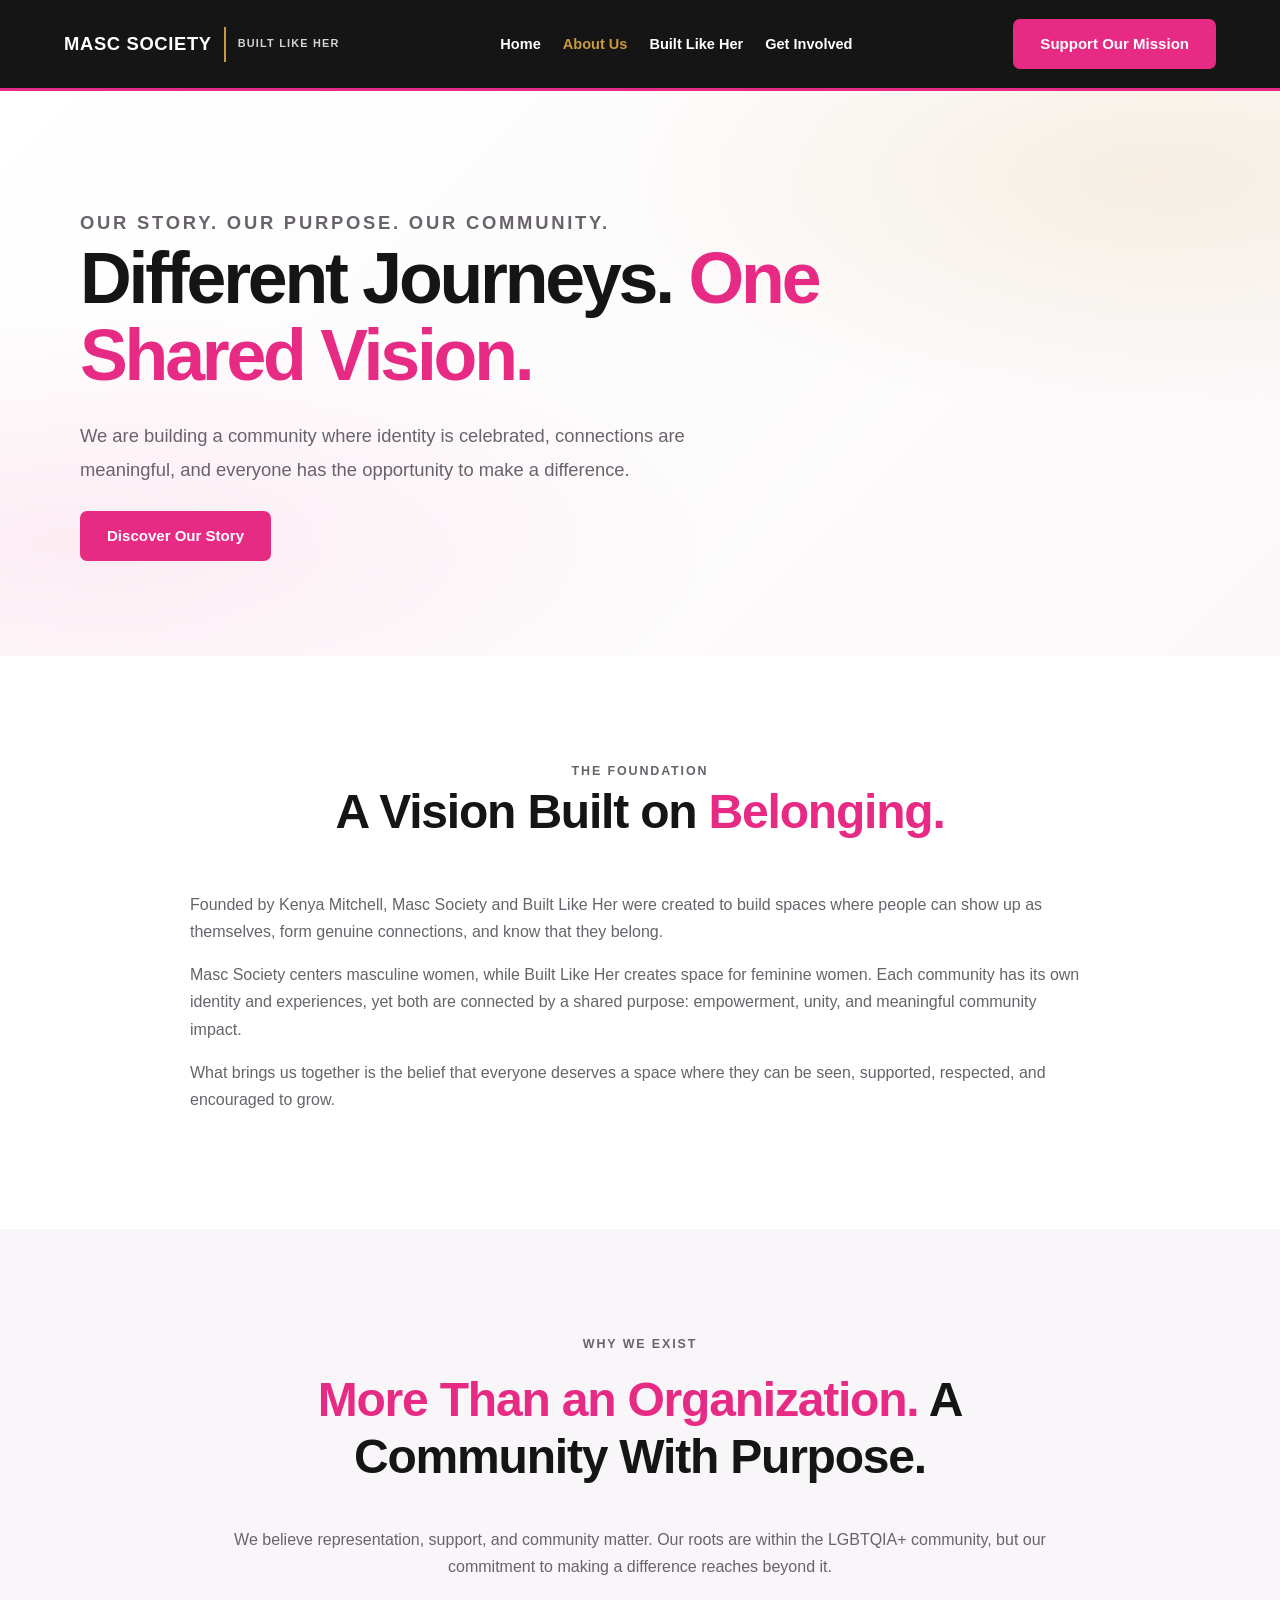
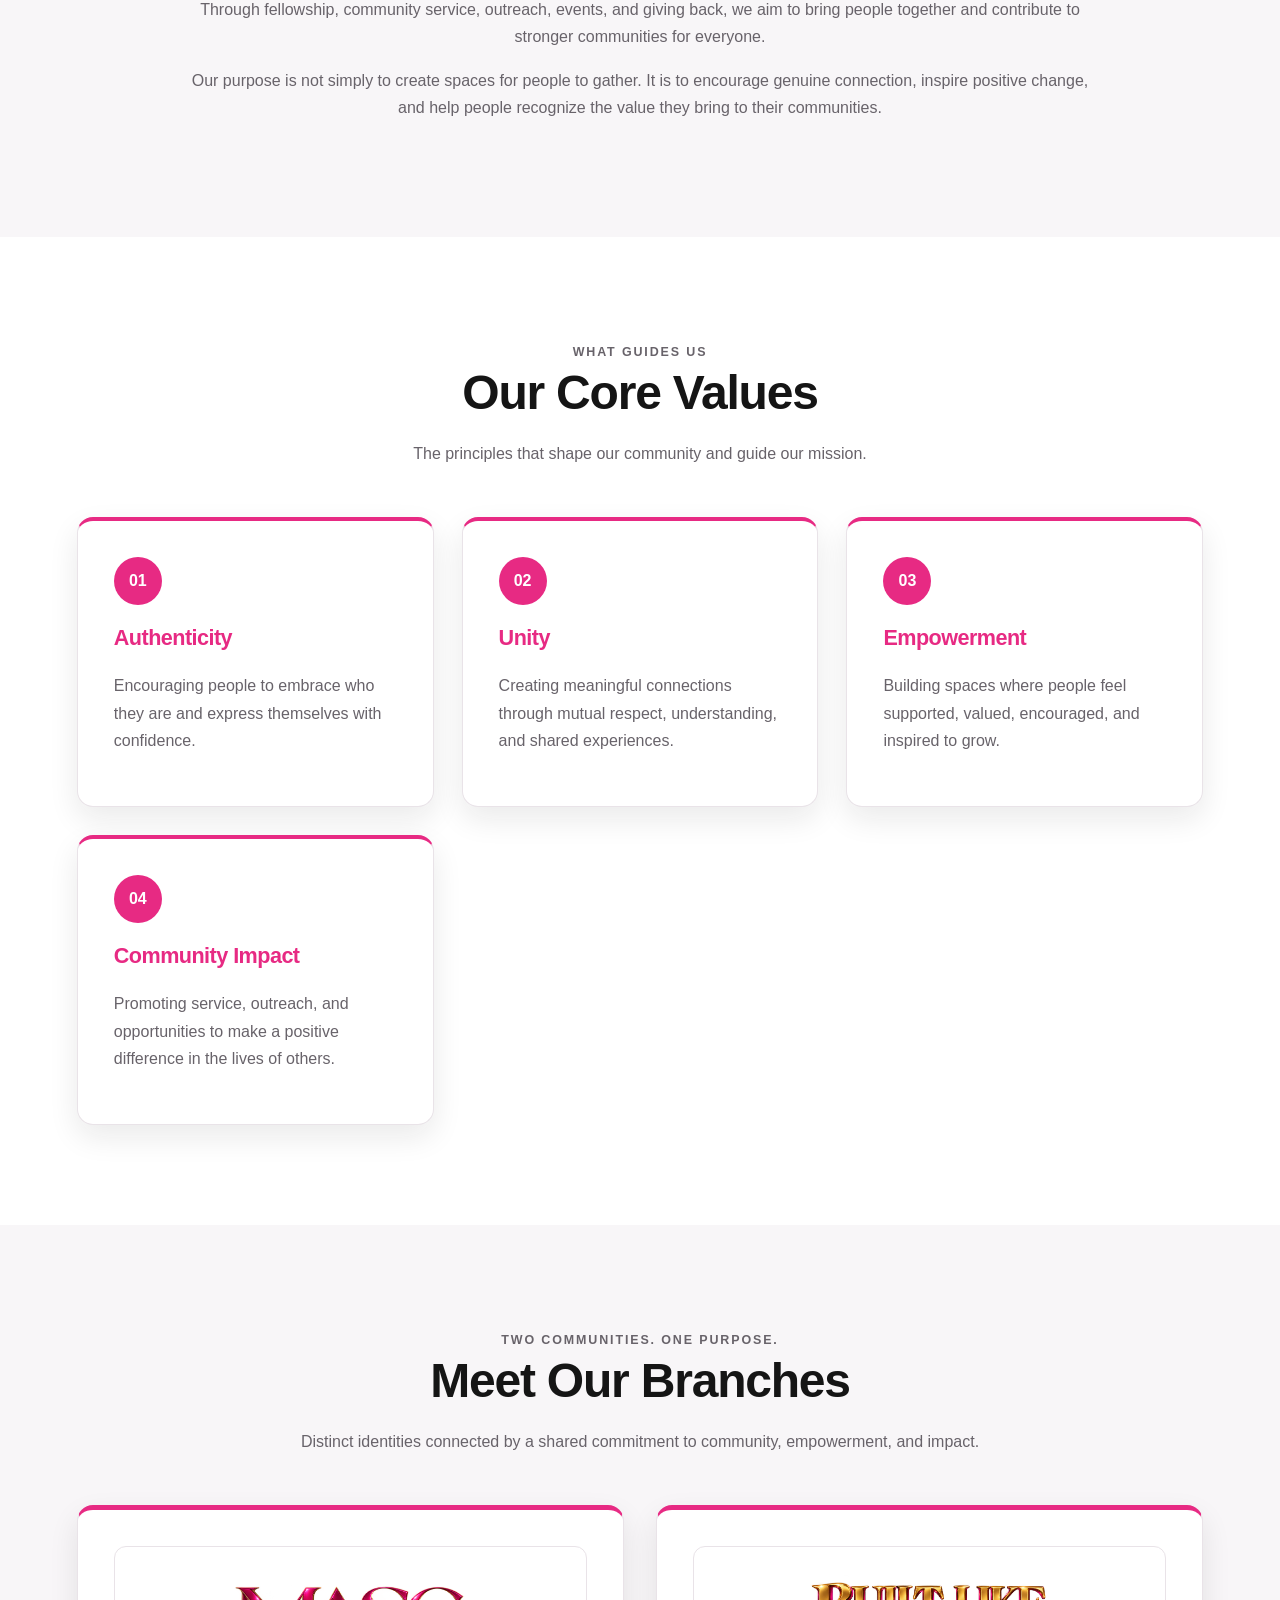
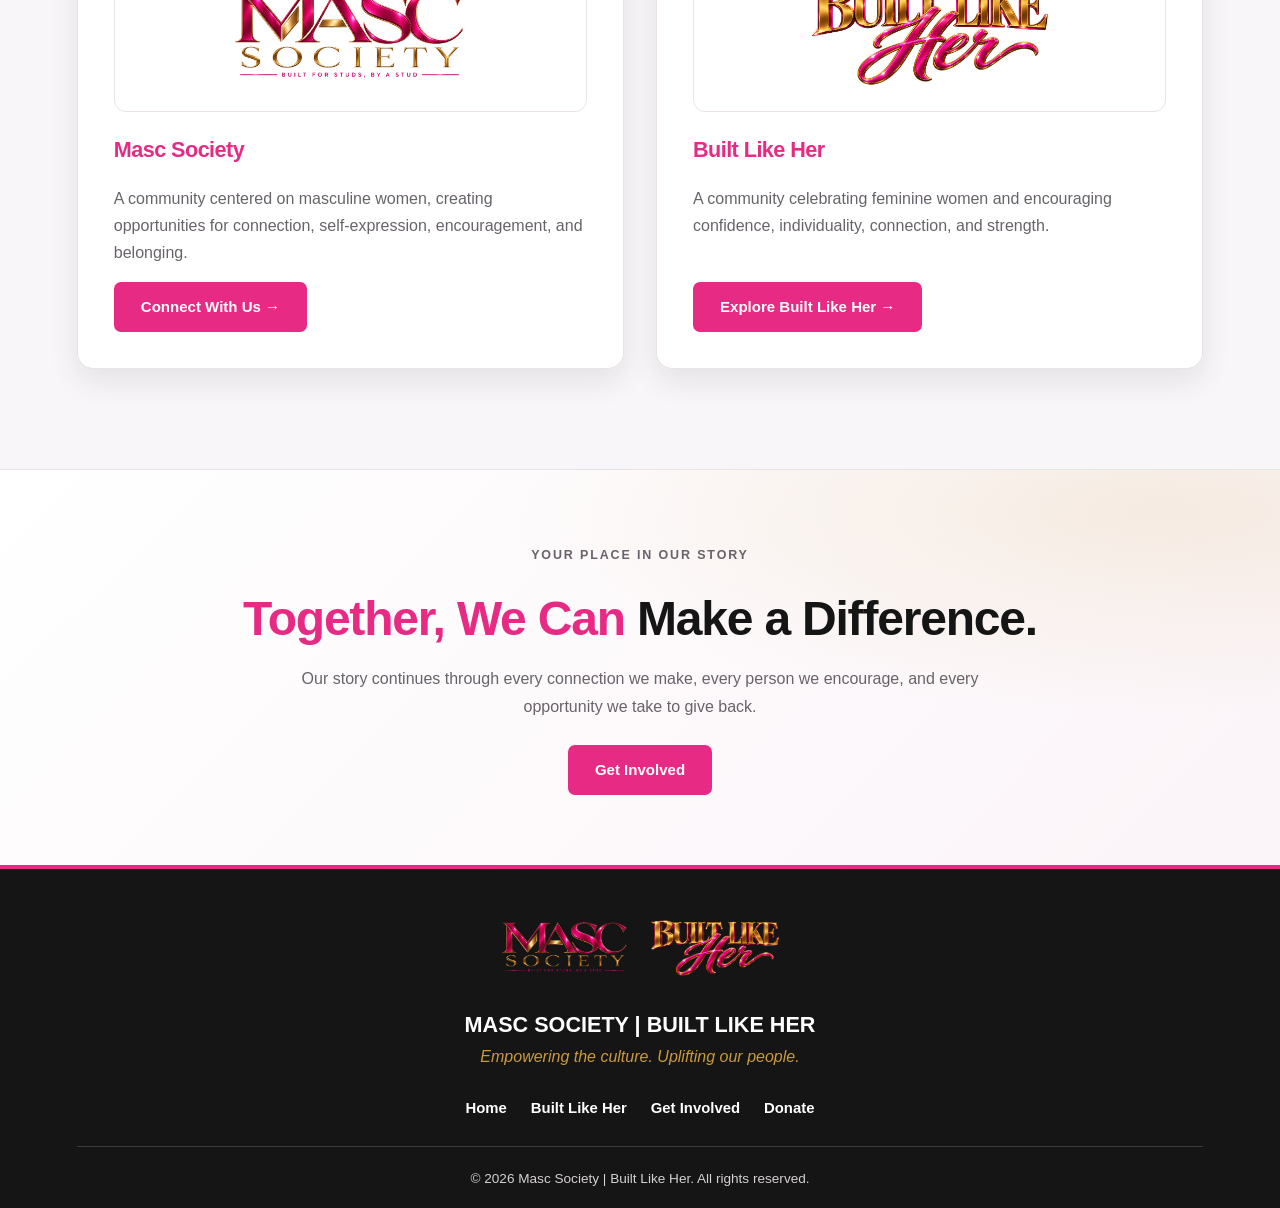
==== about-us.html @ 1d842cbd "Fix footer logo image paths" ====
<!DOCTYPE html>
<html lang="en">

  <head>
    <meta charset="utf-8">
    <meta name="viewport" content="width=device-width, initial-scale=1.0">

    <meta
      name="description"
      content="Learn the story, mission, and values behind Masc Society and Built Like Her, founded by Kenya Mitchell."
    >

    <meta name="theme-color" content="#111111">

    <link rel="stylesheet" href="styles.css">

    <title>About Us | Masc Society | Built Like Her</title>
  </head>

  <body class="about-page">

    <!-- HEADER -->
    <header class="site-header">

      <nav class="navbar" aria-label="Main navigation">

        <a href="index.html" class="brand" aria-label="Masc Society home">
          <span class="brand-name">MASC SOCIETY</span>
          <span class="brand-divider"></span>
          <span class="brand-subtitle">BUILT LIKE HER</span>
        </a>

        <ul class="nav-links">
          <li><a href="index.html">Home</a></li>
          <li><a href="about-us.html" aria-current="page">About Us</a></li>
          <li><a href="built-like-her.html">Built Like Her</a></li>
          <li><a href="contact.html">Get Involved</a></li>
        </ul>

        <a href="donate.html" class="nav-button">
          Support Our Mission
        </a>

      </nav>

    </header>


    <main>

      <!-- ABOUT HERO -->
      <section class="about-hero">

        <div class="about-hero-content">

          <p class="eyebrow">OUR STORY. OUR PURPOSE. OUR COMMUNITY.</p>

          <h1>
            Different Journeys.
            <span>One Shared Vision.</span>
          </h1>

          <p>
            We are building a community where identity is celebrated,
            connections are meaningful, and everyone has the opportunity
            to make a difference.
          </p>

          <a href="#our-story" class="hero-button">
            Discover Our Story
          </a>

        </div>

      </section>


      <!-- OUR STORY -->
      <section id="our-story" class="about-story section-padding">

        <div class="section-intro">

          <p class="eyebrow">THE FOUNDATION</p>

          <h2>
            A Vision Built on
            <span>Belonging.</span>
          </h2>

        </div>

        <div class="story-content">

          <p>
            Founded by Kenya Mitchell, Masc Society and Built Like Her
            were created to build spaces where people can show up as
            themselves, form genuine connections, and know that they belong.
          </p>

          <p>
            Masc Society centers masculine women, while Built Like Her
            creates space for feminine women. Each community has its own
            identity and experiences, yet both are connected by a shared
            purpose: empowerment, unity, and meaningful community impact.
          </p>

          <p>
            What brings us together is the belief that everyone deserves
            a space where they can be seen, supported, respected, and
            encouraged to grow.
          </p>

        </div>

      </section>


      <!-- OUR PURPOSE -->
      <section class="about-purpose section-padding">

        <div class="purpose-content">

          <p class="eyebrow">WHY WE EXIST</p>

          <h2>
            More Than an Organization.
            <span>A Community With Purpose.</span>
          </h2>

          <p>
            We believe representation, support, and community matter.
            Our roots are within the LGBTQIA+ community, but our
            commitment to making a difference reaches beyond it.
          </p>

          <p>
            Through fellowship, community service, outreach, events,
            and giving back, we aim to bring people together and
            contribute to stronger communities for everyone.
          </p>

          <p>
            Our purpose is not simply to create spaces for people to
            gather. It is to encourage genuine connection, inspire
            positive change, and help people recognize the value
            they bring to their communities.
          </p>

        </div>

      </section>


      <!-- OUR VALUES -->
      <section class="about-values section-padding">

        <div class="section-heading">

          <p class="eyebrow">WHAT GUIDES US</p>

          <h2>Our Core Values</h2>

          <p>
            The principles that shape our community and guide our mission.
          </p>

        </div>

        <div class="values-grid">

          <article class="value-card">

            <span class="value-number">01</span>

            <h3>Authenticity</h3>

            <p>
              Encouraging people to embrace who they are and express
              themselves with confidence.
            </p>

          </article>


          <article class="value-card">

            <span class="value-number">02</span>

            <h3>Unity</h3>

            <p>
              Creating meaningful connections through mutual respect,
              understanding, and shared experiences.
            </p>

          </article>


          <article class="value-card">

            <span class="value-number">03</span>

            <h3>Empowerment</h3>

            <p>
              Building spaces where people feel supported, valued,
              encouraged, and inspired to grow.
            </p>

          </article>


          <article class="value-card">

            <span class="value-number">04</span>

            <h3>Community Impact</h3>

            <p>
              Promoting service, outreach, and opportunities to make
              a positive difference in the lives of others.
            </p>

          </article>

        </div>

      </section>


      <!-- OUR COMMUNITY -->
      <section class="about-branches section-padding">

        <div class="section-heading">

          <p class="eyebrow">TWO COMMUNITIES. ONE PURPOSE.</p>

          <h2>Meet Our Branches</h2>

          <p>
            Distinct identities connected by a shared commitment
            to community, empowerment, and impact.
          </p>

        </div>

        <div class="branch-grid">

          <article class="branch-card masc-card">

            <div class="branch-logo">

              <img
                src="images/image0.png"
                alt="Masc Society logo"
                loading="lazy"
              >

            </div>

            <h3>Masc Society</h3>

            <p>
              A community centered on masculine women, creating
              opportunities for connection, self-expression,
              encouragement, and belonging.
            </p>

            <a href="contact.html" class="branch-link">
              Connect With Us &rarr;
            </a>

          </article>


          <article class="branch-card built-card">

            <div class="branch-logo">

              <img
                src="images/image1 (1).png"
                alt="Built Like Her logo"
                loading="lazy"
              >
            </div>

            <h3>Built Like Her</h3>

            <p>
              A community celebrating feminine women and encouraging
              confidence, individuality, connection, and strength.
            </p>

            <a href="built-like-her.html" class="branch-link">
              Explore Built Like Her &rarr;
            </a>

          </article>

        </div>

      </section>


      <!-- CLOSING SECTION -->
      <section class="about-cta">

        <p class="eyebrow">YOUR PLACE IN OUR STORY</p>

        <h2>
          Together, We Can
          <span>Make a Difference.</span>
        </h2>

        <p>
          Our story continues through every connection we make,
          every person we encourage, and every opportunity we take
          to give back.
        </p>

        <a href="contact.html" class="hero-button">
          Get Involved
        </a>

      </section>

    </main>


    <!-- FOOTER -->
    <footer class="site-footer">

      <div class="footer-logos">

        <img
          src="images/image0.png"
          alt="Masc Society logo"
          loading="lazy"
        >

        <img
          src="images/image1 (1).png"
          alt="Built Like Her logo"
          loading="lazy"
        >

      </div>

      <a href="index.html" class="footer-brand">
        MASC SOCIETY
        <span>| BUILT LIKE HER</span>
      </a>

      <p class="tag-line">
        Empowering the culture. Uplifting our people.
      </p>

      <nav class="footer-links" aria-label="Footer navigation">

        <a href="index.html">Home</a>
        <a href="built-like-her.html">Built Like Her</a>
        <a href="contact.html">Get Involved</a>
        <a href="donate.html">Donate</a>

      </nav>

      <p class="copyright">
        &copy; 2026 Masc Society | Built Like Her. All rights reserved.
      </p>

    </footer>

  </body>

</html>
---- styles.css ----
/* ==================================================
   MASC SOCIETY | BUILT LIKE HER
   Unified Responsive Website Styles
   Pink • Gold • Black • White
================================================== */
/* 1. BRAND VARIABLES */
:root {
  --masc-pink: #E72A83;
  --masc-pink-dark: #C91D6D;
  --masc-gold: #C99A3D;
  --masc-gold-dark: #AD812E;
  --masc-black: #151515;
  --masc-white: #FFFFFF;
  --masc-light: #F8F6F8;
  --masc-muted: #68636A;
  --masc-border: #E9E3E8;
  --masc-shadow: 0 12px 30px rgba(21, 21, 21, 0.09);
  --masc-shadow-hover: 0 18px 38px rgba(21, 21, 21, 0.15);
  --masc-radius: 16px;
  --masc-transition: 0.25s ease;
}
/* 2. GLOBAL RESET */
*,
*::before,
*::after {
  box-sizing: border-box;
}
html {
  scroll-behavior: smooth;
  scroll-padding-top: 100px;
}
body {
  margin: 0;
  background: var(--masc-white);
  color: var(--masc-black);
  font-family: Arial, Helvetica, sans-serif;
  font-size: 16px;
  line-height: 1.7;
  overflow-wrap: break-word;
}
img {
  display: block;
  max-width: 100%;
  height: auto;
}
a {
  color: var(--masc-pink);
  text-decoration: none;
  transition: color var(--masc-transition);
}
a:hover {
  color: var(--masc-gold-dark);
}
button,
input,
select,
textarea {
  font: inherit;
}
h1,
h2,
h3,
h4 {
  margin-top: 0;
  line-height: 1.2;
  letter-spacing: -0.025em;
  overflow-wrap: break-word;
}
h1 {
  font-size: clamp(2.5rem, 5.5vw, 4.8rem);
  font-weight: 800;
}
h2 {
  font-size: clamp(1.9rem, 3.8vw, 3rem);
  font-weight: 800;
}
h3 {
  font-size: 1.35rem;
  font-weight: 750;
}
p {
  margin-top: 0;
}
section {
  scroll-margin-top: 100px;
}
::selection {
  color: var(--masc-white);
  background: var(--masc-pink);
}
:focus-visible {
  outline: 3px solid var(--masc-gold);
  outline-offset: 4px;
}
/* 3. SHARED SECTION STYLES */
.section-padding {
  padding: 100px 6%;
}
.section-intro,
.section-heading {
  max-width: 800px;
  margin: 0 auto 50px;
  text-align: center;
}
.section-intro h2,
.section-heading h2 {
  margin-bottom: 18px;
  color: var(--masc-black);
}
/* Pink accent words inside headings */
.section-intro h2 span,
.section-heading h2 span,
.section-intro h2 .highlight,
.section-heading h2 .highlight {
  color: var(--masc-pink);
}
.section-intro p,
.section-heading p {
  max-width: 720px;
  margin: 0 auto;
  color: var(--masc-muted);
}
.eyebrow {
  display: inline-block;
  margin-bottom: 17px;
  color: var(--masc-pink);
  font-size: 0.78rem;
  font-weight: 800;
  letter-spacing: 0.15em;
  line-height: 1.5;
  text-transform: uppercase;
}
.text-link {
  display: inline-block;
  color: var(--masc-pink);
  font-weight: 750;
  text-decoration: underline;
  text-decoration-color: var(--masc-gold);
  text-underline-offset: 5px;
}
.text-link:hover {
  color: var(--masc-gold-dark);
}
/* 4. BUTTONS */
.hero-actions {
  display: flex;
  align-items: center;
  justify-content: flex-start;
  flex-wrap: wrap;
  gap: 14px;
  margin-top: 30px;
}
.hero-button,
.secondary-button,
.nav-button,
.branch-link,
button[type="submit"] {
  display: inline-flex;
  align-items: center;
  justify-content: center;
  min-height: 50px;
  padding: 13px 25px;
  border: 2px solid transparent;
  border-radius: 7px;
  font-size: 0.94rem;
  font-weight: 750;
  line-height: 1.3;
  text-align: center;
  cursor: pointer;
  transition:
    background var(--masc-transition),
    color var(--masc-transition),
    border-color var(--masc-transition),
    box-shadow var(--masc-transition),
    transform var(--masc-transition);
}
.hero-button,
.nav-button,
.branch-link,
button[type="submit"] {
  background: var(--masc-pink);
  border-color: var(--masc-pink);
  color: var(--masc-white);
}
.hero-button:hover,
.nav-button:hover,
.branch-link:hover,
button[type="submit"]:hover {
  background: var(--masc-pink-dark);
  border-color: var(--masc-pink-dark);
  color: var(--masc-white);
  box-shadow: 0 7px 18px rgba(231, 42, 131, 0.22);
  transform: translateY(-2px);
}
.secondary-button {
  background: var(--masc-gold);
  border-color: var(--masc-gold);
  color: var(--masc-black);
}
.secondary-button:hover {
  background: var(--masc-gold-dark);
  border-color: var(--masc-gold-dark);
  color: var(--masc-black);
  box-shadow: 0 7px 18px rgba(201, 154, 61, 0.22);
  transform: translateY(-2px);
}
.hero-actions .hero-button,
.hero-actions .secondary-button {
  min-width: 190px;
  min-height: 50px;
}
/* 5. HEADER & NAVIGATION */
.site-header {
  position: relative;
  z-index: 10;
  width: 100%;
  background: var(--masc-black);
  color: var(--masc-white);
  border-bottom: 3px solid var(--masc-pink);
}
.navbar {
  display: flex;
  align-items: center;
  justify-content: space-between;
  gap: 28px;
  width: 100%;
  max-width: 1440px;
  min-height: 88px;
  margin: 0 auto;
  padding: 15px 5%;
}
.brand {
  display: flex;
  align-items: center;
  gap: 12px;
  flex-shrink: 0;
  color: var(--masc-white);
  font-size: 1.15rem;
  font-weight: 800;
}
.brand:hover {
  color: var(--masc-white);
}
.brand-name {
  color: var(--masc-white);
  font-weight: 800;
  letter-spacing: 0.035em;
}
.brand-divider {
  width: 2px;
  height: 35px;
  background: var(--masc-gold);
}
.brand-subtitle {
  display: block;
  color: #D7D2D7;
  font-size: 0.68rem;
  font-weight: 600;
  letter-spacing: 0.11em;
  line-height: 1.4;
  text-transform: uppercase;
}
.nav-links,
.nav-links li {
  list-style: none;
}
.nav-links li::marker {
  content: "";
}
.nav-links {
  display: flex;
  align-items: center;
  justify-content: flex-end;
  flex-wrap: wrap;
  gap: 22px;
  margin: 0;
  padding: 0;
}
.nav-links a {
  color: var(--masc-white);
  font-size: 0.91rem;
  font-weight: 650;
  transition: color var(--masc-transition);
}
.nav-links a:hover,
.nav-links a[aria-current="page"] {
  color: var(--masc-gold);
}
.nav-links .nav-button {
  min-height: 42px;
  padding: 10px 17px;
  color: var(--masc-white);
}
/* 6. SHARED HERO DESIGN */
.hero,
.about-hero,
.built-hero,
.contact-hero {
  position: relative;
  overflow: hidden;
  padding: 105px 6%;
  background:
    radial-gradient(
      ellipse at 90% 15%,
      rgba(201, 154, 61, 0.13),
      transparent 35%
    ),
    radial-gradient(
      ellipse at 5% 80%,
      rgba(231, 42, 131, 0.08),
      transparent 38%
    ),
    linear-gradient(135deg, #FFFFFF 0%, #FBF8FA 100%);
  text-align: left;
}
.hero-content,
.about-hero-content,
.built-hero-content {
  position: relative;
  z-index: 1;
  width: 100%;
  max-width: 1120px;
  margin: 0 auto;
}
.hero h1,
.about-hero h1,
.built-hero h1,
.contact-hero h1 {
  max-width: 850px;
  margin: 0 0 24px;
  color: var(--masc-black);
  font-size: clamp(2.6rem, 5.6vw, 4.8rem);
  font-weight: 800;
  letter-spacing: -0.045em;
  line-height: 1.08;
}
.hero h1 span,
.about-hero h1 span,
.built-hero h1 span,
.contact-hero h1 span,
.hero .highlight {
  color: var(--masc-pink);
}
.hero p,
.about-hero p,
.built-hero p,
.contact-hero p {
  max-width: 700px;
  margin: 0;
  color: var(--masc-muted);
  font-size: clamp(1rem, 1.8vw, 1.15rem);
  line-height: 1.85;
}
/* 7. HOMEPAGE */
body:has(main > .hero) main {
  background: var(--masc-white);
}
body:has(main > .hero) .hero {
  padding-top: 115px;
  padding-bottom: 95px;
  background:
    radial-gradient(
      ellipse at 90% 15%,
      rgba(201, 154, 61, 0.13),
      transparent 35%
    ),
    radial-gradient(
      ellipse at 5% 80%,
      rgba(231, 42, 131, 0.08),
      transparent 38%
    ),
    linear-gradient(135deg, #FFFFFF 0%, #FBF8FA 100%);
  text-align: left;
}
body:has(main > .hero) .hero-content {
  max-width: 1120px;
}
body:has(main > .hero) .hero h1 {
  max-width: 850px;
  margin-left: 0;
  margin-right: 0;
  color: var(--masc-black);
}
body:has(main > .hero) .hero h1 span,
body:has(main > .hero) .hero .highlight {
  color: var(--masc-pink);
}
body:has(main > .hero) .hero p {
  max-width: 700px;
  margin-left: 0;
  margin-right: 0;
  color: var(--masc-muted);
}
body:has(main > .hero) .hero-actions {
  justify-content: flex-start;
}
/* Homepage logo cards */
body:has(main > .hero) .hero-logos {
  display: flex;
  align-items: stretch;
  justify-content: center;
  flex-wrap: wrap;
  gap: 28px;
  max-width: 1000px;
  margin: 55px auto 0;
}
body:has(main > .hero) .logo-card {
  display: flex;
  align-items: center;
  justify-content: center;
  flex: 1 1 220px;
  max-width: 300px;
  min-height: 175px;
  padding: 30px;
  overflow: hidden;
  background: var(--masc-white);
  border: 1px solid var(--masc-border);
  border-radius: var(--masc-radius);
  box-shadow: var(--masc-shadow);
  transition:
    transform var(--masc-transition),
    box-shadow var(--masc-transition);
}
body:has(main > .hero) .logo-card:hover {
  transform: translateY(-5px);
  box-shadow: var(--masc-shadow-hover);
}
body:has(main > .hero) .logo-card img {
  width: 100%;
  max-width: 220px;
  max-height: 115px;
  margin: auto;
  object-fit: contain;
}
/* Homepage values */
body:has(main > .hero) .values {
  padding: 100px 6%;
  background: var(--masc-light);
  text-align: center;
}
body:has(main > .hero) .values h2 {
  color: var(--masc-pink);
}
body:has(main > .hero) .values h2 span {
  color: var(--masc-black);
}
body:has(main > .hero) .value-item {
  height: 100%;
  padding: 32px;
  background: var(--masc-white);
  border: 1px solid var(--masc-border);
  border-top: 4px solid var(--masc-pink);
  border-radius: var(--masc-radius);
  box-shadow: var(--masc-shadow);
  transition:
    transform var(--masc-transition),
    box-shadow var(--masc-transition);
}
body:has(main > .hero) .value-item:hover {
  transform: translateY(-5px);
  box-shadow: var(--masc-shadow-hover);
}
body:has(main > .hero) .value-item h3 {
  color: var(--masc-pink);
}
body:has(main > .hero) .value-item p {
  color: var(--masc-muted);
}
body:has(main > .hero) .value-number {
  display: inline-flex;
  align-items: center;
  justify-content: center;
  width: 48px;
  height: 48px;
  margin-bottom: 18px;
  border-radius: 50%;
  background: var(--masc-pink);
  color: var(--masc-white);
  font-weight: 800;
}
/* Homepage mission */
body:has(main > .hero) .mission {
  padding: 100px 6%;
  background: var(--masc-white);
  text-align: center;
}
body:has(main > .hero) .mission h2 {
  color: var(--masc-pink);
}
body:has(main > .hero) .mission h2 span {
  color: var(--masc-black);
}
body:has(main > .hero) .mission p {
  color: var(--masc-muted);
}
body:has(main > .hero) .mission-content {
  max-width: 900px;
  margin: 0 auto;
}
/* Homepage branches */
body:has(main > .hero) .branches {
  padding: 100px 6%;
  background: var(--masc-light);
  text-align: center;
}
body:has(main > .hero) .branches h2 {
  color: var(--masc-pink);
}
body:has(main > .hero) .branches h2 span {
  color: var(--masc-black);
}
body:has(main > .hero) .branches p {
  color: var(--masc-muted);
}
body:has(main > .hero) .branch-grid {
  display: grid;
  grid-template-columns: repeat(2, minmax(0, 1fr));
  align-items: stretch;
  gap: 32px;
  max-width: 1150px;
  margin: 45px auto 0;
  text-align: left;
}
body:has(main > .hero) .branch-card {
  display: flex;
  flex-direction: column;
  align-items: flex-start;
  min-width: 0;
  min-height: 100%;
  padding: 38px;
  background: var(--masc-white);
  border: 1px solid var(--masc-border);
  border-top: 5px solid var(--masc-pink);
  border-radius: var(--masc-radius);
  box-shadow: var(--masc-shadow);
  transition:
    transform var(--masc-transition),
    box-shadow var(--masc-transition);
}
body:has(main > .hero) .branch-card:hover {
  transform: translateY(-5px);
  box-shadow: var(--masc-shadow-hover);
}
body:has(main > .hero) .branch-card h3 {
  color: var(--masc-pink);
}
body:has(main > .hero) .branch-card p {
  color: var(--masc-muted);
}
body:has(main > .hero) .branch-logo {
  display: flex;
  align-items: center;
  justify-content: center;
  width: 100%;
  min-height: 165px;
  margin-bottom: 25px;
  padding: 22px;
  overflow: hidden;
  background: var(--masc-white);
  border: 1px solid var(--masc-border);
  border-radius: 12px;
}
body:has(main > .hero) .branch-logo img {
  width: 100%;
  max-width: 240px;
  max-height: 135px;
  margin: auto;
  object-fit: contain;
}
body:has(main > .hero) .branch-link {
  margin-top: auto;
}
/* Homepage impact section remains black */
body:has(main > .hero) .impact {
  padding: 100px 6%;
  background: var(--masc-black);
  color: var(--masc-white);
  text-align: center;
}
body:has(main > .hero) .impact h2 {
  color: var(--masc-gold);
}
body:has(main > .hero) .impact p {
  max-width: 780px;
  margin-left: auto;
  margin-right: auto;
  color: #E8E5E8;
}
/* Homepage join section */
body:has(main > .hero) .join-section {
  padding: 100px 6%;
  background: var(--masc-white);
  text-align: center;
}
body:has(main > .hero) .join-section p:not(.eyebrow) {
  margin-bottom: 30px;
}
body:has(main > .hero) .join-section h2 {
  color: var(--masc-pink);
}
body:has(main > .hero) .join-section h2 span {
  color: var(--masc-black);
}
body:has(main > .hero) .join-section p {
  max-width: 760px;
  margin-left: auto;
  margin-right: auto;
  color: var(--masc-muted);
}
/* 8. ABOUT US PAGE */
.about-page main {
  background: var(--masc-white);
}
.about-page .about-hero {
  padding-top: 115px;
  padding-bottom: 95px;
}
.about-page .about-hero-content > p:not(.eyebrow) {
  margin-bottom: 24px;
}
.about-page .about-hero h1,
.about-page .about-hero p {
  margin-left: 0;
  margin-right: 0;
}
.about-page .about-hero .hero-actions {
  justify-content: flex-start;
}
.about-page .about-story {
  background: var(--masc-white);
}
.about-page .story-content {
  max-width: 900px;
  margin: 0 auto;
}
.about-page .story-content p {
  color: var(--masc-muted);
}
.about-page .about-purpose {
  background: var(--masc-light);
}
.about-page .purpose-content {
  max-width: 900px;
  margin: 0 auto;
  text-align: center;
}
.about-page .purpose-content h2 {
  color: var(--masc-pink);
}
.about-page .purpose-content h2 span {
  color: var(--masc-black);
}
.about-page .purpose-content p {
  color: var(--masc-muted);
}
.about-page .about-values {
  background: var(--masc-white);
}
.about-page .values-grid {
  display: grid;
  grid-template-columns: repeat(3, minmax(0, 1fr));
  align-items: stretch;
  gap: 28px;
  max-width: 1200px;
  margin: 0 auto;
}
.about-page .value-card {
  height: 100%;
  padding: 36px;
  background: var(--masc-white);
  border: 1px solid var(--masc-border);
  border-top: 4px solid var(--masc-pink);
  border-radius: var(--masc-radius);
  box-shadow: var(--masc-shadow);
  transition:
    transform var(--masc-transition),
    box-shadow var(--masc-transition);
}
.about-page .value-card:hover {
  transform: translateY(-5px);
  box-shadow: var(--masc-shadow-hover);
}
.about-page .value-number {
  display: inline-flex;
  align-items: center;
  justify-content: center;
  width: 48px;
  height: 48px;
  margin-bottom: 20px;
  border-radius: 50%;
  background: var(--masc-pink);
  color: var(--masc-white);
  font-weight: 800;
}
.about-page .value-card h3,
.about-page .branch-card h3 {
  color: var(--masc-pink);
}
.about-page .value-card p,
.about-page .branch-card p {
  color: var(--masc-muted);
}
.about-page .about-branches {
  background: var(--masc-light);
}
.about-page .about-branches .branch-grid {
  display: grid;
  grid-template-columns: repeat(2, minmax(0, 1fr));
  align-items: stretch;
  gap: 32px;
  max-width: 1150px;
  margin: 0 auto;
}
.about-page .branch-card {
  display: flex;
  flex-direction: column;
  align-items: flex-start;
  min-width: 0;
  min-height: 100%;
  padding: 36px;
  background: var(--masc-white);
  border: 1px solid var(--masc-border);
  border-top: 5px solid var(--masc-pink);
  border-radius: var(--masc-radius);
  box-shadow: var(--masc-shadow);
  transition:
    transform var(--masc-transition),
    box-shadow var(--masc-transition);
}
.about-page .branch-card:hover {
  transform: translateY(-5px);
  box-shadow: var(--masc-shadow-hover);
}
.about-page .branch-logo {
  display: flex;
  align-items: center;
  justify-content: center;
  width: 100%;
  min-height: 165px;
  margin-bottom: 25px;
  padding: 22px;
  overflow: hidden;
  background: var(--masc-white);
  border: 1px solid var(--masc-border);
  border-radius: 12px;
}
.about-page .branch-logo img {
  width: 100%;
  max-width: 240px;
  max-height: 135px;
  margin: auto;
  object-fit: contain;
}
.about-page .branch-link {
  margin-top: auto;
}
/* About page call to action */
.about-page .about-cta {
  padding: 70px 6%;
  background:
    radial-gradient(
      ellipse at 90% 10%,
      rgba(201, 154, 61, 0.13),
      transparent 40%
    ),
    linear-gradient(135deg, #FFFFFF 0%, #FBF4F8 100%);
  border-top: 1px solid var(--masc-border);
  color: var(--masc-black);
  text-align: center;
}
.about-page .about-cta h2 {
  margin-bottom: 18px;
  color: var(--masc-pink);
}
.about-page .about-cta h2 span {
  color: var(--masc-black);
}
.about-page .about-cta p {
  max-width: 740px;
  margin: 0 auto 25px;
  color: var(--masc-muted);
}
.about-page .about-cta .hero-actions {
  justify-content: center;
}
/* 9. BUILT LIKE HER PAGE */
.built-like-her-page main {
  background: var(--masc-white);
}
.built-like-her-page .built-hero {
  padding-top: 150px;
  padding-bottom: 95px;
}
.built-like-her-page .built-hero h1,
.built-like-her-page .built-hero p {
  margin-left: 0;
  margin-right: 0;
}
.built-like-her-page .built-hero .hero-actions {
  justify-content: flex-start;
}
.built-like-her-page .built-hero-logo {
  display: flex;
  align-items: center;
  justify-content: center;
  width: min(300px, 100%);
  min-height: 185px;
  margin: 38px auto 0;
  padding: 24px;
  overflow: hidden;
  background: var(--masc-white);
  border: 1px solid var(--masc-border);
  border-radius: var(--masc-radius);
  box-shadow: var(--masc-shadow);
}
.built-like-her-page .built-hero-logo img {
  width: 100%;
  max-width: 245px;
  max-height: 145px;
  margin: auto;
  object-fit: contain;
}
.built-like-her-page .built-hero-description {
  display: block;
  width: 100%;
  max-width: 700px;
  margin: 24px 0 0 !important;
  text-align: left !important;
}
.built-like-her-page .built-hero > .built-hero-tagline {
  display: block;
  width: 100%;
  max-width: 700px;
  margin: 12px 0 0 !important;
  text-align: left !important;
}
.built-like-her-page .built-statement {
  padding: 42px 6%;
  background: var(--masc-pink);
  color: var(--masc-white);
  text-align: center;
}
.built-like-her-page .built-statement p {
  max-width: 900px;
  margin: 0 auto;
  color: var(--masc-white);
  font-size: clamp(1.2rem, 2.4vw, 1.7rem);
  font-weight: 750;
}
.built-like-her-page .built-mission {
  background: var(--masc-white);
}
.built-like-her-page .built-mission-content {
  max-width: 900px;
  margin: 0 auto;
  text-align: center;
}
.built-like-her-page .built-mission-content h2,
.built-like-her-page .built-impact-content h2 {
  color: var(--masc-pink);
}
.built-like-her-page .built-mission-content h2 span,
.built-like-her-page .built-impact-content h2 span {
  color: var(--masc-black);
}
.built-like-her-page .built-mission-content p,
.built-like-her-page .built-impact-content p {
  color: var(--masc-muted);
}
.built-like-her-page .built-values {
  background: var(--masc-light);
}
.built-like-her-page .built-values-grid {
  display: grid;
  grid-template-columns: repeat(3, minmax(0, 1fr));
  align-items: stretch;
  gap: 28px;
  max-width: 1200px;
  margin: 0 auto;
}
.built-like-her-page .built-value-card {
  height: 100%;
  padding: 36px;
  background: var(--masc-white);
  border: 1px solid var(--masc-border);
  border-top: 4px solid var(--masc-pink);
  border-radius: var(--masc-radius);
  box-shadow: var(--masc-shadow);
  transition:
    transform var(--masc-transition),
    box-shadow var(--masc-transition);
}
.built-like-her-page .built-value-card:hover {
  transform: translateY(-5px);
  box-shadow: var(--masc-shadow-hover);
}
.built-like-her-page .built-value-card h3 {
  color: var(--masc-pink);
}
.built-like-her-page .built-value-card p {
  color: var(--masc-muted);
}
/* Built Like Her impact section */
.built-like-her-page .built-impact {
  padding: 80px 6%;
  background: var(--masc-light);
}
.built-like-her-page .built-impact-content {
  max-width: 900px;
  margin: 0 auto;
  text-align: center;
}
.built-like-her-page .parent-organization {
  display: flex;
  align-items: center;
  justify-content: center;
  flex-wrap: wrap;
  gap: 28px;
  max-width: 900px;
  margin: 38px auto 0;
  padding: 32px;
  background: var(--masc-white);
  border: 1px solid var(--masc-border);
  border-radius: var(--masc-radius);
  box-shadow: var(--masc-shadow);
}
.built-like-her-page .parent-logo {
  display: flex;
  align-items: center;
  justify-content: center;
  width: 180px;
  min-height: 120px;
  padding: 16px;
  background: var(--masc-white);
  border: 1px solid var(--masc-border);
  border-radius: 12px;
}
.built-like-her-page .parent-logo img {
  width: 100%;
  max-width: 150px;
  max-height: 95px;
  margin: auto;
  object-fit: contain;
}
/* Built Like Her call to action */
.built-like-her-page .built-cta {
  padding: 70px 6%;
  background:
    radial-gradient(
      ellipse at 10% 90%,
      rgba(231, 42, 131, 0.08),
      transparent 38%
    ),
    radial-gradient(
      ellipse at 90% 10%,
      rgba(201, 154, 61, 0.13),
      transparent 40%
    ),
    linear-gradient(135deg, #FFFFFF 0%, #FBF4F8 100%);
  border-top: 1px solid var(--masc-border);
  color: var(--masc-black);
  text-align: center;
}
.built-like-her-page .built-cta h2 {
  margin-bottom: 18px;
  color: var(--masc-pink);
}
.built-like-her-page .built-cta h2 span {
  color: var(--masc-black);
}
.built-like-her-page .built-cta p {
  max-width: 740px;
  margin: 0 auto 25px;
  color: var(--masc-muted);
}
.built-like-her-page .built-cta .hero-actions {
  justify-content: center;
}
/* 10. CONTACT PAGE */
.contact-page main {
  background: var(--masc-white);
}
.contact-page .contact-hero {
  display: flex;
  align-items: center;
  justify-content: space-between;
  gap: 45px;
  padding-top: 115px;
  padding-bottom: 95px;
  text-align: left;
}
.contact-page .contact-hero-content {
  flex: 1 1 0;
  min-width: 0;
}
.contact-page .contact-hero-content h1,
.contact-page .contact-hero-content p {
  margin-left: 0;
  margin-right: 0;
}
.contact-page .contact-hero-content .hero-actions {
  justify-content: flex-start;
}
.contact-page .contact-hero-logos {
  display: flex;
  flex: 0 1 300px;
  flex-direction: column;
  align-items: center;
  justify-content: center;
  gap: 24px;
  min-width: 0;
}
.contact-page .contact-hero-logos img {
  display: block;
  width: 100%;
  max-width: 230px;
  max-height: 155px;
  object-fit: contain;
}
/* Contact requirements */
.contact-page .requirements-section {
  background: var(--masc-light);
}
.contact-page .requirements-list {
  display: grid;
  grid-template-columns: repeat(2, minmax(0, 1fr));
  align-items: stretch;
  gap: 28px;
  max-width: 1150px;
  margin: 0 auto;
}
.contact-page .requirement-card {
  height: 100%;
  padding: 34px;
  background: var(--masc-white);
  border: 1px solid var(--masc-border);
  border-left: 5px solid var(--masc-pink);
  border-radius: var(--masc-radius);
  box-shadow: var(--masc-shadow);
  transition:
    transform var(--masc-transition),
    box-shadow var(--masc-transition);
}
.contact-page .requirement-card:hover {
  transform: translateY(-5px);
  box-shadow: var(--masc-shadow-hover);
}
.contact-page .requirement-card h3 {
  color: var(--masc-pink);
}
.contact-page .requirement-card p {
  color: var(--masc-muted);
}
.contact-page .community-standard {
  max-width: 950px;
  margin: 42px auto 0;
  padding: 36px;
  background: var(--masc-black);
  border-radius: var(--masc-radius);
  color: var(--masc-white);
  text-align: center;
  box-shadow: var(--masc-shadow);
}
.contact-page .community-standard h3 {
  color: var(--masc-gold);
}
.contact-page .standard-words {
  color: var(--masc-white);
}
/* Contact and membership forms */
.contact-page .membership-section {
  background: var(--masc-white);
}
.contact-page .membership-form,
.contact-page .contact-form {
  width: 100%;
  max-width: 800px;
  margin: 0 auto;
  padding: 40px;
  background: var(--masc-white);
  border: 1px solid var(--masc-border);
  border-radius: var(--masc-radius);
  box-shadow: var(--masc-shadow);
}
.contact-page .donor-field {
  display: flex;
  flex-direction: column;
  gap: 7px;
  margin-bottom: 24px;
}
.contact-page .donor-label,
.contact-page label {
  display: block;
  margin-bottom: 7px;
  color: var(--masc-black);
  font-size: 0.94rem;
  font-weight: 750;
}
.contact-page input,
.contact-page select,
.contact-page textarea {
  display: block;
  width: 100%;
  min-width: 0;
  padding: 14px;
  background: var(--masc-white);
  border: 1px solid #CEC6CD;
  border-radius: 7px;
  color: var(--masc-black);
  outline: none;
  transition:
    border-color var(--masc-transition),
    box-shadow var(--masc-transition);
}
.contact-page input:focus,
.contact-page select:focus,
.contact-page textarea:focus {
  border-color: var(--masc-pink);
  box-shadow: 0 0 0 3px rgba(231, 42, 131, 0.12);
}
.contact-page textarea {
  min-height: 150px;
  resize: vertical;
}
.contact-page input[type="checkbox"],
.contact-page input[type="radio"] {
  display: inline-block;
  width: auto;
  min-width: auto;
  margin-right: 8px;
  accent-color: var(--masc-pink);
}
.contact-page .form-consent {
  display: flex;
  align-items: flex-start;
  gap: 10px;
  margin: 22px 0;
  color: var(--masc-muted);
  font-size: 0.92rem;
}
.contact-page .form-consent input {
  flex: 0 0 auto;
  margin-top: 7px;
}
.contact-page button[type="submit"] {
  width: 100%;
}
/* Donations */
.contact-page .donation-section {
  background: var(--masc-light);
}
.contact-page .donation-content {
  max-width: 900px;
  margin: 0 auto;
  text-align: center;
}
.contact-page .donation-content h2 {
  color: var(--masc-pink);
}
.contact-page .donation-content h2 span {
  color: var(--masc-black);
}
.contact-page .donation-content p {
  color: var(--masc-muted);
}
.contact-page .donation-notice {
  max-width: 800px;
  margin: 30px auto 0;
  padding: 25px;
  background: var(--masc-white);
  border-left: 5px solid var(--masc-gold);
  border-radius: 9px;
  color: var(--masc-muted);
  text-align: left;
  box-shadow: var(--masc-shadow);
}
/* Contact information */
.contact-page .contact-section {
  background: var(--masc-white);
}
.contact-page .contact-information {
  max-width: 800px;
  margin: 38px auto 0;
  padding: 36px;
  background: var(--masc-light);
  border: 1px solid var(--masc-border);
  border-radius: var(--masc-radius);
  text-align: center;
  box-shadow: var(--masc-shadow);
}
.contact-page .contact-information h3 {
  color: var(--masc-pink);
}
.contact-page .contact-information p {
  color: var(--masc-muted);
}
/* 11. SHARED FOOTER
   Logos on each side of centered footer content
================================================== */
.site-footer {
  padding: 55px 6% 25px;
  background: var(--masc-black);
  border-top: 4px solid var(--masc-pink);
  color: var(--masc-white);
  text-align: center;
}
.footer-logos {
  display: flex;
  align-items: center;
  justify-content: center;
  flex-wrap: nowrap;
  gap: 28px;
  width: 100%;
  max-width: 1000px;
  margin: 0 auto 24px;
}
.footer-logos img {
  display: block;
  flex: 0 1 160px;
  width: 100%;
  max-width: 160px;
  height: 105px;
  margin: 0;
  object-fit: contain;
}
.footer-brand,
.tag-line,
.footer-links {
  text-align: center;
}
.footer-brand {
  margin-bottom: 8px;
  color: var(--masc-white);
  font-size: 1.35rem;
  font-weight: 800;
}
.tag-line {
  margin-bottom: 22px;
  color: var(--masc-gold);
  font-style: italic;
}
.footer-links {
  display: flex;
  align-items: center;
  justify-content: center;
  flex-wrap: wrap;
  gap: 12px 24px;
  margin: 25px 0;
}
.footer-links a {
  color: var(--masc-white);
  font-size: 0.93rem;
  font-weight: 650;
}
.footer-links a:hover {
  color: var(--masc-gold);
}
.copyright {
  margin: 25px 0 0;
  padding-top: 20px;
  border-top: 1px solid rgba(255, 255, 255, 0.17);
  color: #D4D0D4;
  font-size: 0.85rem;
}
/* Compact footer on the two inner pages */

.about-page .site-footer,
.built-like-her-page .site-footer {
  padding-top: 32px;
  padding-bottom: 18px;
}

.about-page .footer-logos,
.built-like-her-page .footer-logos {
  gap: 20px;
  margin-bottom: 16px;
}

.about-page .footer-logos img,
.built-like-her-page .footer-logos img {
  max-width: 130px;
  max-height: 90px;
}

/* 12. TABLET RESPONSIVENESS */
@media (max-width: 950px) {
  .navbar {
    flex-direction: column;
    justify-content: center;
    gap: 16px;
    padding-top: 20px;
    padding-bottom: 20px;
  }
  .nav-links {
    justify-content: center;
    gap: 14px 20px;
  }
  .section-padding {
    padding: 80px 5%;
  }
  body:has(main > .hero) .hero {
    padding-top: 90px;
  }
  body:has(main > .hero) .hero-logos {
    gap: 20px;
  }
  body:has(main > .hero) .logo-card {
    flex-basis: 220px;
    min-height: 155px;
    padding: 25px;
  }
  body:has(main > .hero) .branch-grid,
  .about-page .about-branches .branch-grid {
    gap: 24px;
  }
  body:has(main > .hero) .branch-card,
  .about-page .branch-card {
    padding: 28px;
  }
  .about-page .values-grid,
  .built-like-her-page .built-values-grid {
    grid-template-columns: repeat(2, minmax(0, 1fr));
  }
  .contact-page .contact-hero {
    gap: 30px;
  }
  .contact-page .contact-hero-logos {
    flex-basis: 250px;
  }
  .contact-page .contact-hero-logos img {
    max-width: 190px;
  }
}
/* 13. MOBILE RESPONSIVENESS */
@media (max-width: 650px) {
  html {
    scroll-padding-top: 20px;
  }
  section {
    scroll-margin-top: 20px;
  }
  .navbar {
    gap: 15px;
    padding: 18px 4%;
  }
  .brand {
    justify-content: center;
    flex-wrap: wrap;
    gap: 9px;
    font-size: 1rem;
    text-align: center;
  }
  .brand-divider {
    height: 30px;
  }
  .brand-subtitle {
    font-size: 0.62rem;
  }
  .nav-links {
    width: 100%;
    justify-content: center;
    gap: 12px 17px;
  }
  .nav-links a {
    font-size: 0.86rem;
  }
  .nav-links .nav-button {
    min-height: 39px;
    padding: 9px 13px;
  }
  /* Hero layouts */
  .hero,
  .about-hero,
  .built-hero,
  .contact-hero {
    padding: 75px 5%;
    text-align: center;
  }
  body:has(main > .hero) .hero {
    padding: 75px 5%;
    text-align: center;
  }
  body:has(main > .hero) .hero h1,
  body:has(main > .hero) .hero p {
    margin-left: auto;
    margin-right: auto;
  }
  body:has(main > .hero) .hero-actions {
    justify-content: center;
  }
  .hero h1,
  .about-hero h1,
  .built-hero h1,
  .contact-hero h1 {
    margin-left: auto;
    margin-right: auto;
    font-size: clamp(2.1rem, 8vw, 3.2rem);
    letter-spacing: -0.035em;
  }
  .hero p,
  .about-hero p,
  .built-hero p,
  .contact-hero p {
    margin-left: auto;
    margin-right: auto;
    font-size: 1rem;
    line-height: 1.75;
  }
  .hero-actions {
    flex-direction: column;
    align-items: stretch;
    width: 100%;
    max-width: 340px;
    margin: 26px auto 0;
  }
  .hero-actions .hero-button,
  .hero-actions .secondary-button {
    width: 100%;
    min-width: 0;
    min-height: 50px;
  }
  /* Sections */
  .section-padding {
    padding: 65px 5%;
  }
  .section-intro,
  .section-heading {
    margin-bottom: 35px;
  }
  .section-intro h2,
  .section-heading h2 {
    font-size: clamp(1.8rem, 7vw, 2.4rem);
  }
  body:has(main > .hero) .values,
  body:has(main > .hero) .mission,
  body:has(main > .hero) .branches,
  body:has(main > .hero) .impact,
  body:has(main > .hero) .join-section {
    padding: 65px 5%;
  }
  /* Homepage logo cards */
  body:has(main > .hero) .hero-logos {
    gap: 16px;
    margin-top: 38px;
  }
  body:has(main > .hero) .logo-card {
    flex: 1 1 135px;
    width: auto;
    max-width: 100%;
    min-width: 0;
    min-height: 125px;
    padding: 18px;
  }
  body:has(main > .hero) .logo-card img {
    max-height: 90px;
  }
  /* Bigger cards that fit mobile screens */
  body:has(main > .hero) .branch-grid,
  .about-page .about-branches .branch-grid,
  .about-page .values-grid,
  .built-like-her-page .built-values-grid,
  .contact-page .requirements-list {
    grid-template-columns: minmax(0, 1fr);
    gap: 22px;
  }
  body:has(main > .hero) .branch-card,
  .about-page .branch-card,
  .about-page .value-card,
  .built-like-her-page .built-value-card,
  .contact-page .requirement-card {
    width: 100%;
    min-width: 0;
    padding: 28px 24px;
  }
  body:has(main > .hero) .branch-logo,
  .about-page .branch-logo {
    min-height: 135px;
    padding: 18px;
  }
  body:has(main > .hero) .branch-logo img,
  .about-page .branch-logo img {
    max-height: 110px;
  }
  /* Built Like Her */
  .built-like-her-page .built-hero-logo {
    width: min(260px, 100%);
    min-height: 155px;
    margin: 30px auto 0;
  }
  .built-like-her-page .built-statement {
    padding: 32px 5%;
  }
  .built-like-her-page .built-impact {
    padding: 55px 5%;
  }
  .built-like-her-page .parent-organization {
    gap: 18px;
    padding: 22px 16px;
  }
  .built-like-her-page .parent-logo {
    width: min(180px, 100%);
    min-height: 110px;
  }
  .built-like-her-page .parent-logo img {
    max-height: 80px;
  }
  /* Page call-to-action sections */
  .about-page .about-cta,
  .built-like-her-page .built-cta {
    padding: 48px 5%;
  }
  /* Contact hero and logos */
  .contact-page .contact-hero {
    flex-direction: column;
    gap: 30px;
    text-align: center;
  }
  .contact-page .contact-hero-content {
    width: 100%;
  }
  .contact-page .contact-hero-content h1,
  .contact-page .contact-hero-content p {
    margin-left: auto;
    margin-right: auto;
  }
  .contact-page .contact-hero-content .hero-actions {
    align-items: stretch;
    justify-content: center;
  }
  .contact-page .contact-hero-logos {
    flex: 0 1 auto;
    flex-direction: row;
    flex-wrap: wrap;
    width: 100%;
    gap: 18px;
  }
  .contact-page .contact-hero-logos img {
    width: calc(50% - 12px);
    max-width: 145px;
    max-height: 110px;
  }
  /* Contact forms */
  .contact-page .membership-form,
  .contact-page .contact-form {
    padding: 26px 18px;
  }
  .contact-page .community-standard,
  .contact-page .contact-information {
    padding: 25px 18px;
  }
  .contact-page .donation-notice {
    padding: 20px;
  }
  /* Footer */
  .site-footer {
    padding: 35px 4% 22px;
  }
  .about-page .site-footer,
  .built-like-her-page .site-footer {
    padding-top: 27px;
    padding-bottom: 17px;
  }
  .footer-logos {
    justify-content: space-between;
    gap: 12px;
    margin-bottom: 20px;
  }
  .footer-logos img {
    flex: 0 1 28%;
    width: 28%;
    max-width: 100px;
    max-height: 75px;
    margin: 0;
  }
  .about-page .footer-logos img,
  .built-like-her-page .footer-logos img {
    max-width: 100px;
    max-height: 75px;
  }
  .footer-brand {
    font-size: 1.2rem;
  }
  .footer-links {
    gap: 12px 18px;
  }
  .copyright {
    font-size: 0.8rem;
  }
}
/* 14. EXTRA-SMALL PHONES */
@media (max-width: 380px) {
  .brand {
    flex-direction: column;
  }
  .brand-divider {
    width: 38px;
    height: 2px;
  }
  .nav-links {
    gap: 10px 12px;
  }
  .nav-links a {
    font-size: 0.8rem;
  }
  .hero h1,
  .about-hero h1,
  .built-hero h1,
  .contact-hero h1 {
    font-size: 2rem;
  }
  body:has(main > .hero) .logo-card {
    flex: 1 1 100%;
    width: 100%;
    max-width: 240px;
  }
  body:has(main > .hero) .branch-card,
  .about-page .branch-card,
  .about-page .value-card,
  .built-like-her-page .built-value-card,
  .contact-page .requirement-card {
    padding: 23px 18px;
  }
  .footer-logos {
    gap: 8px;
  }
  .footer-logos img {
    flex-basis: 27%;
    width: 27%;
    max-width: 82px;
    max-height: 65px;
  }
  .about-page .footer-logos img,
  .built-like-her-page .footer-logos img {
    max-width: 82px;
    max-height: 65px;
  }
  .contact-page .membership-form,
  .contact-page .contact-form {
    padding: 20px 14px;
  }
}
/* 15. REDUCED MOTION ACCESSIBILITY */
@media (prefers-reduced-motion: reduce) {
  *,
  *::before,
  *::after {
    scroll-behavior: auto !important;
    animation-duration: 0.01ms !important;
    animation-iteration-count: 1 !important;
    transition-duration: 0.01ms !important;
  }
}
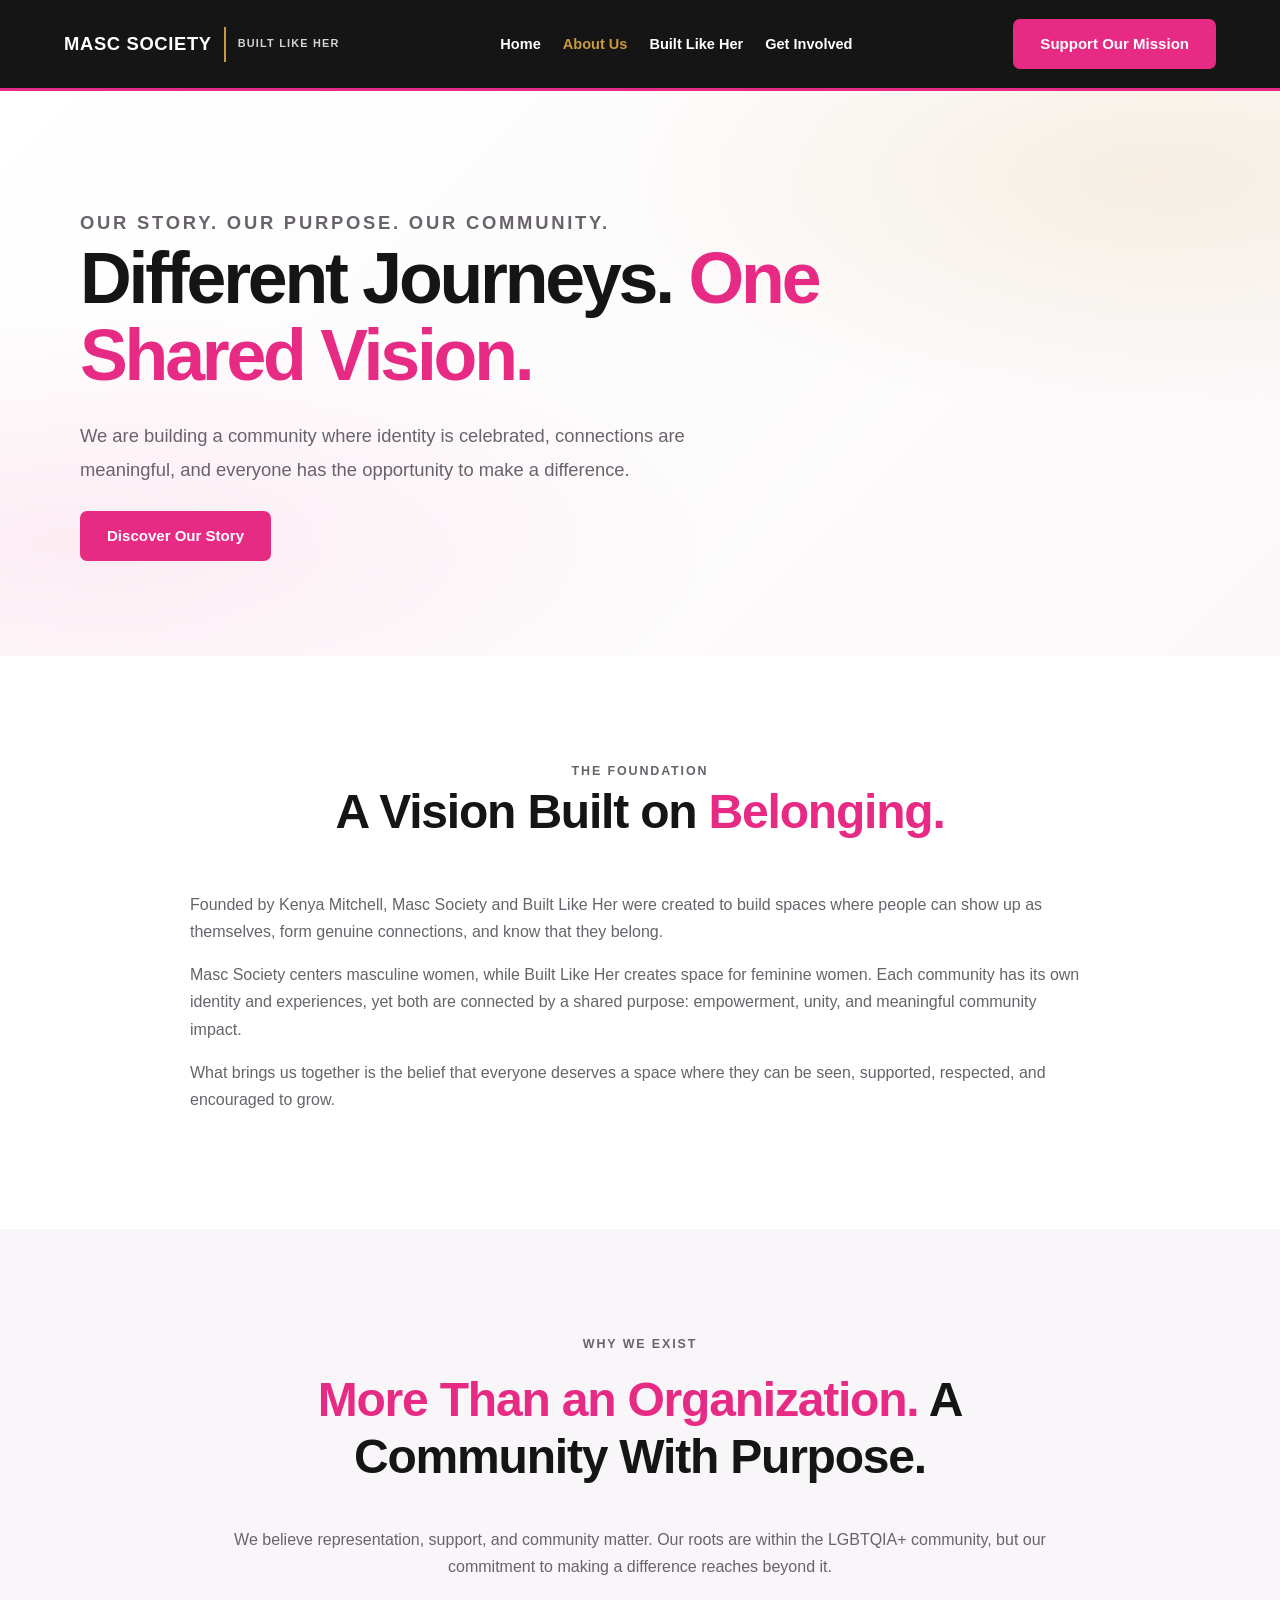
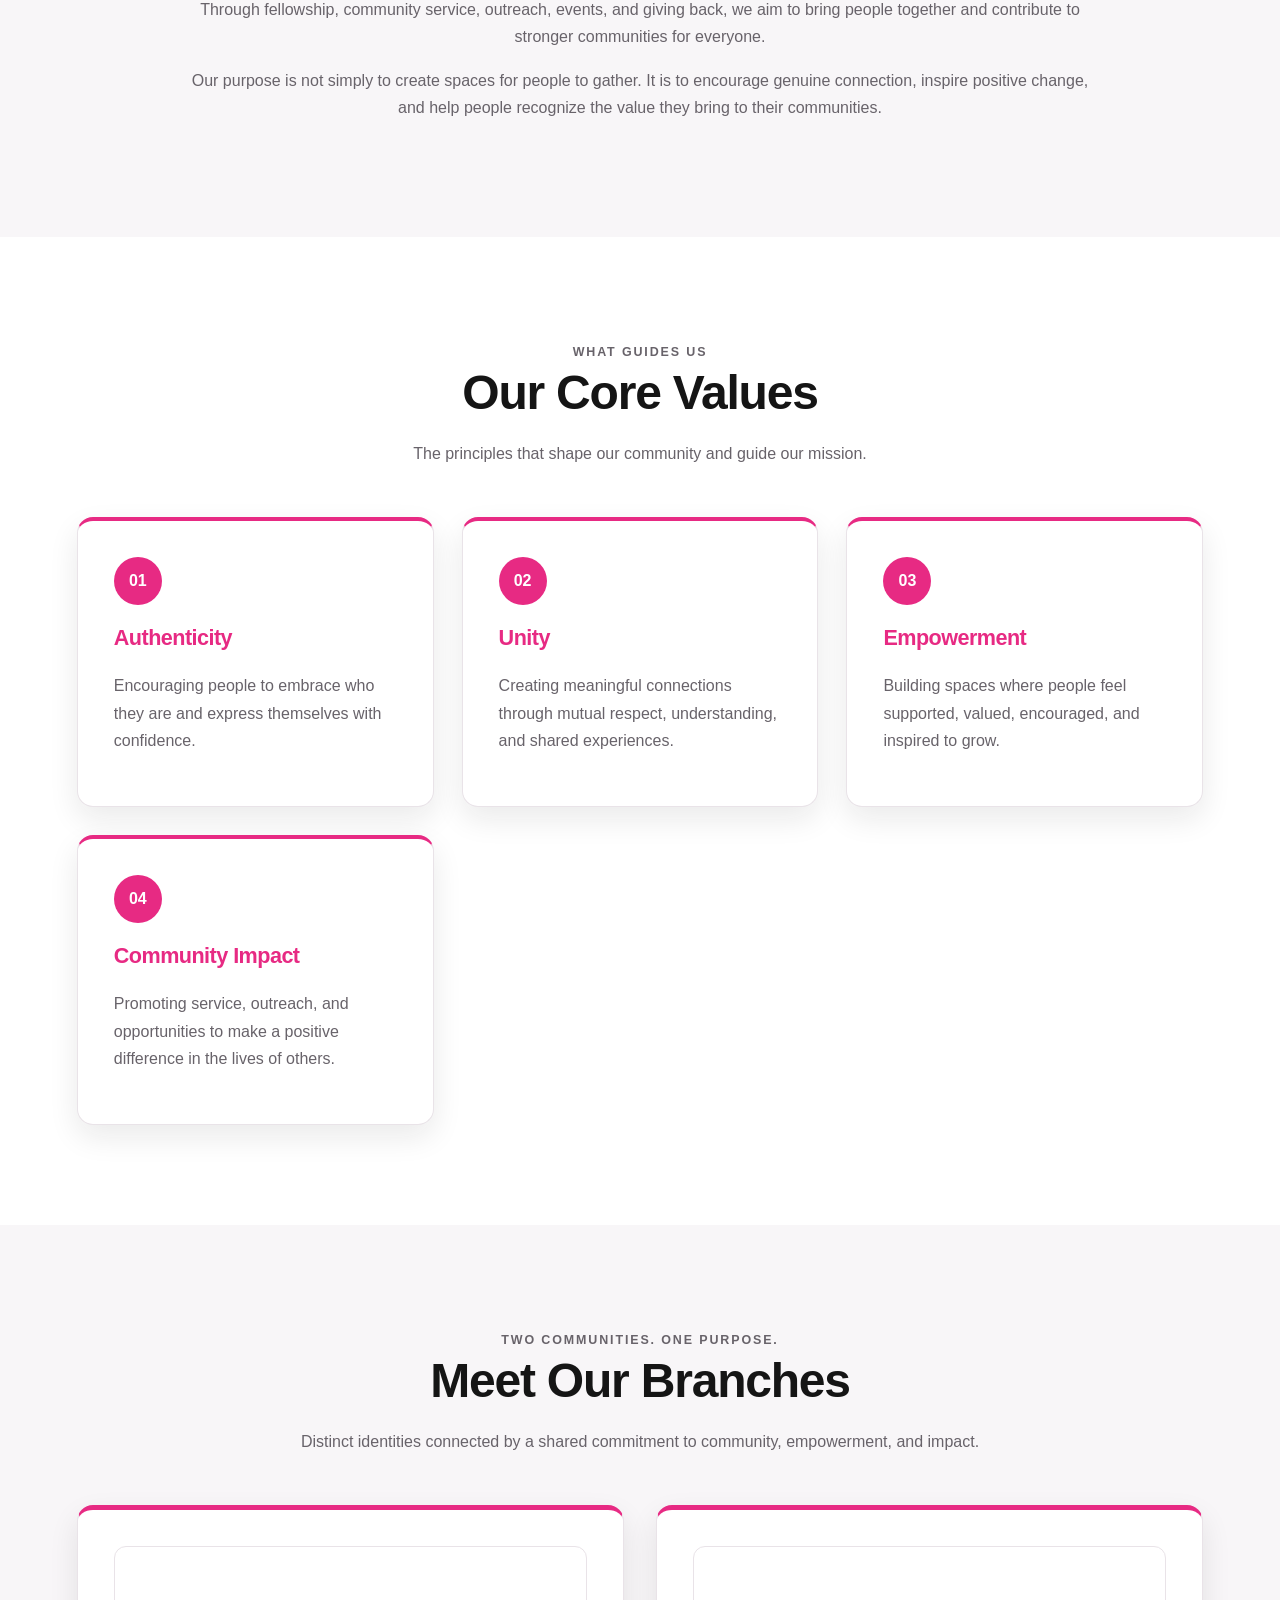
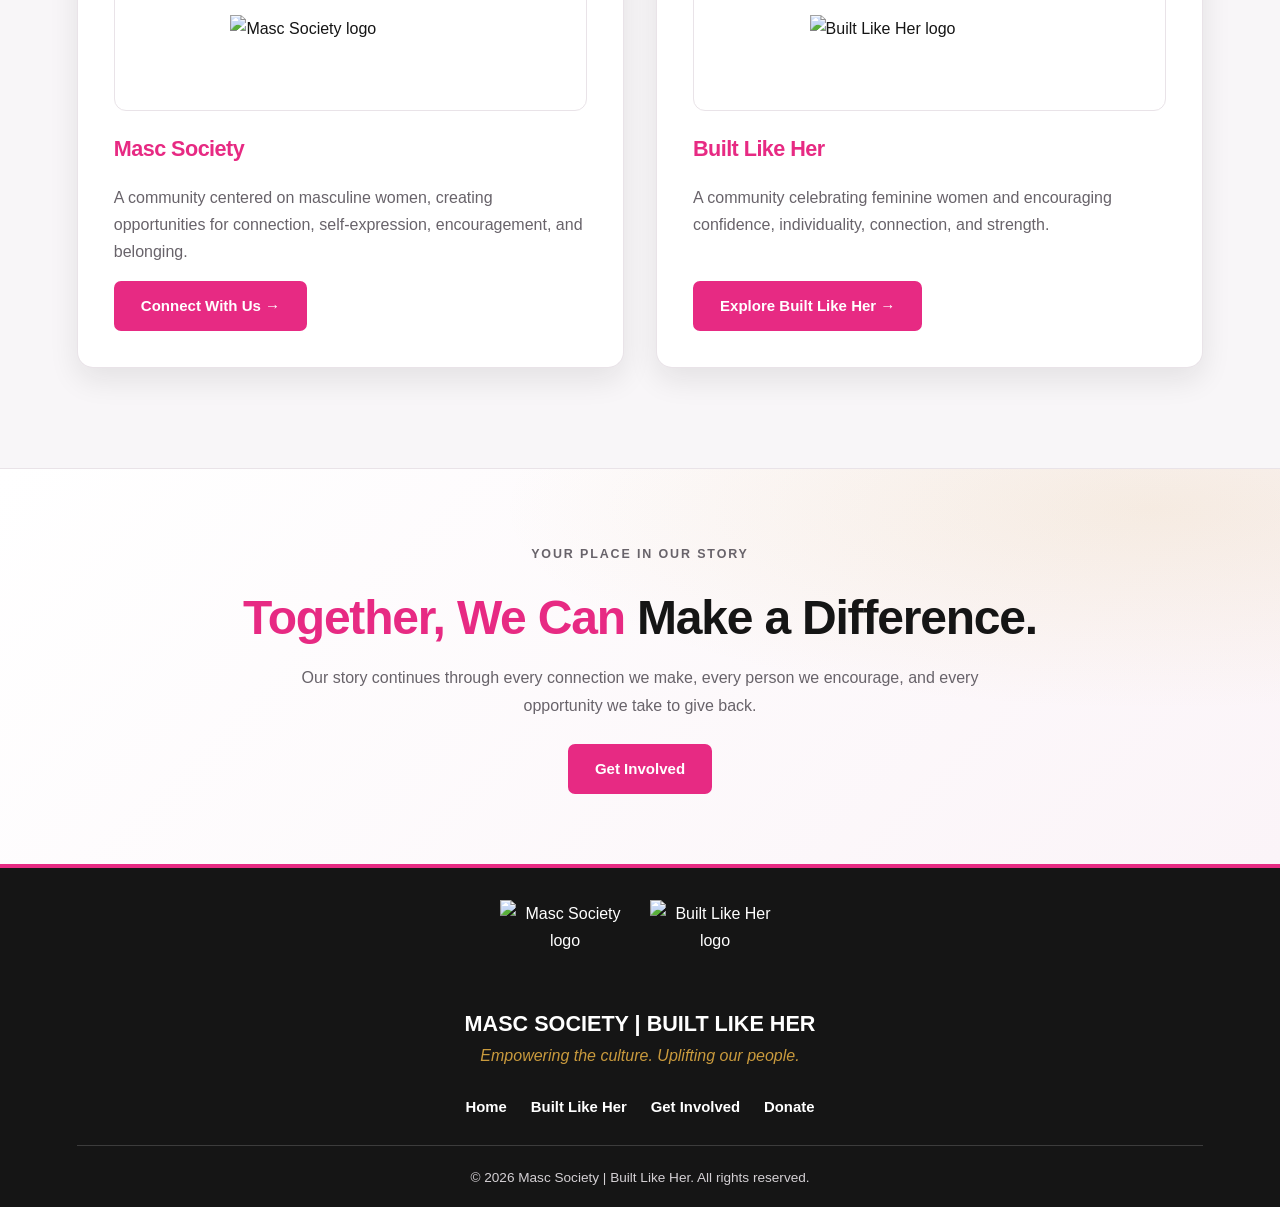
==== commit a2aa938c: "Restore original footer logo filenames" ====
--- a/about-us.html
+++ b/about-us.html
@@ -251,7 +251,7 @@
             <div class="branch-logo">
 
               <img
-                src="images/image0.png"
+                src="images/image3.png"
                 alt="Masc Society logo"
                 loading="lazy"
               >
@@ -278,7 +278,7 @@
             <div class="branch-logo">
 
               <img
-                src="images/image1 (1).png"
+                src="images/image2.png"
                 alt="Built Like Her logo"
                 loading="lazy"
               >
@@ -333,13 +333,13 @@
       <div class="footer-logos">
 
         <img
-          src="images/image0.png"
+          src="images/image3.png"
           alt="Masc Society logo"
           loading="lazy"
         >
 
         <img
-          src="images/image1 (1).png"
+          src="images/image2.png"
           alt="Built Like Her logo"
           loading="lazy"
         >
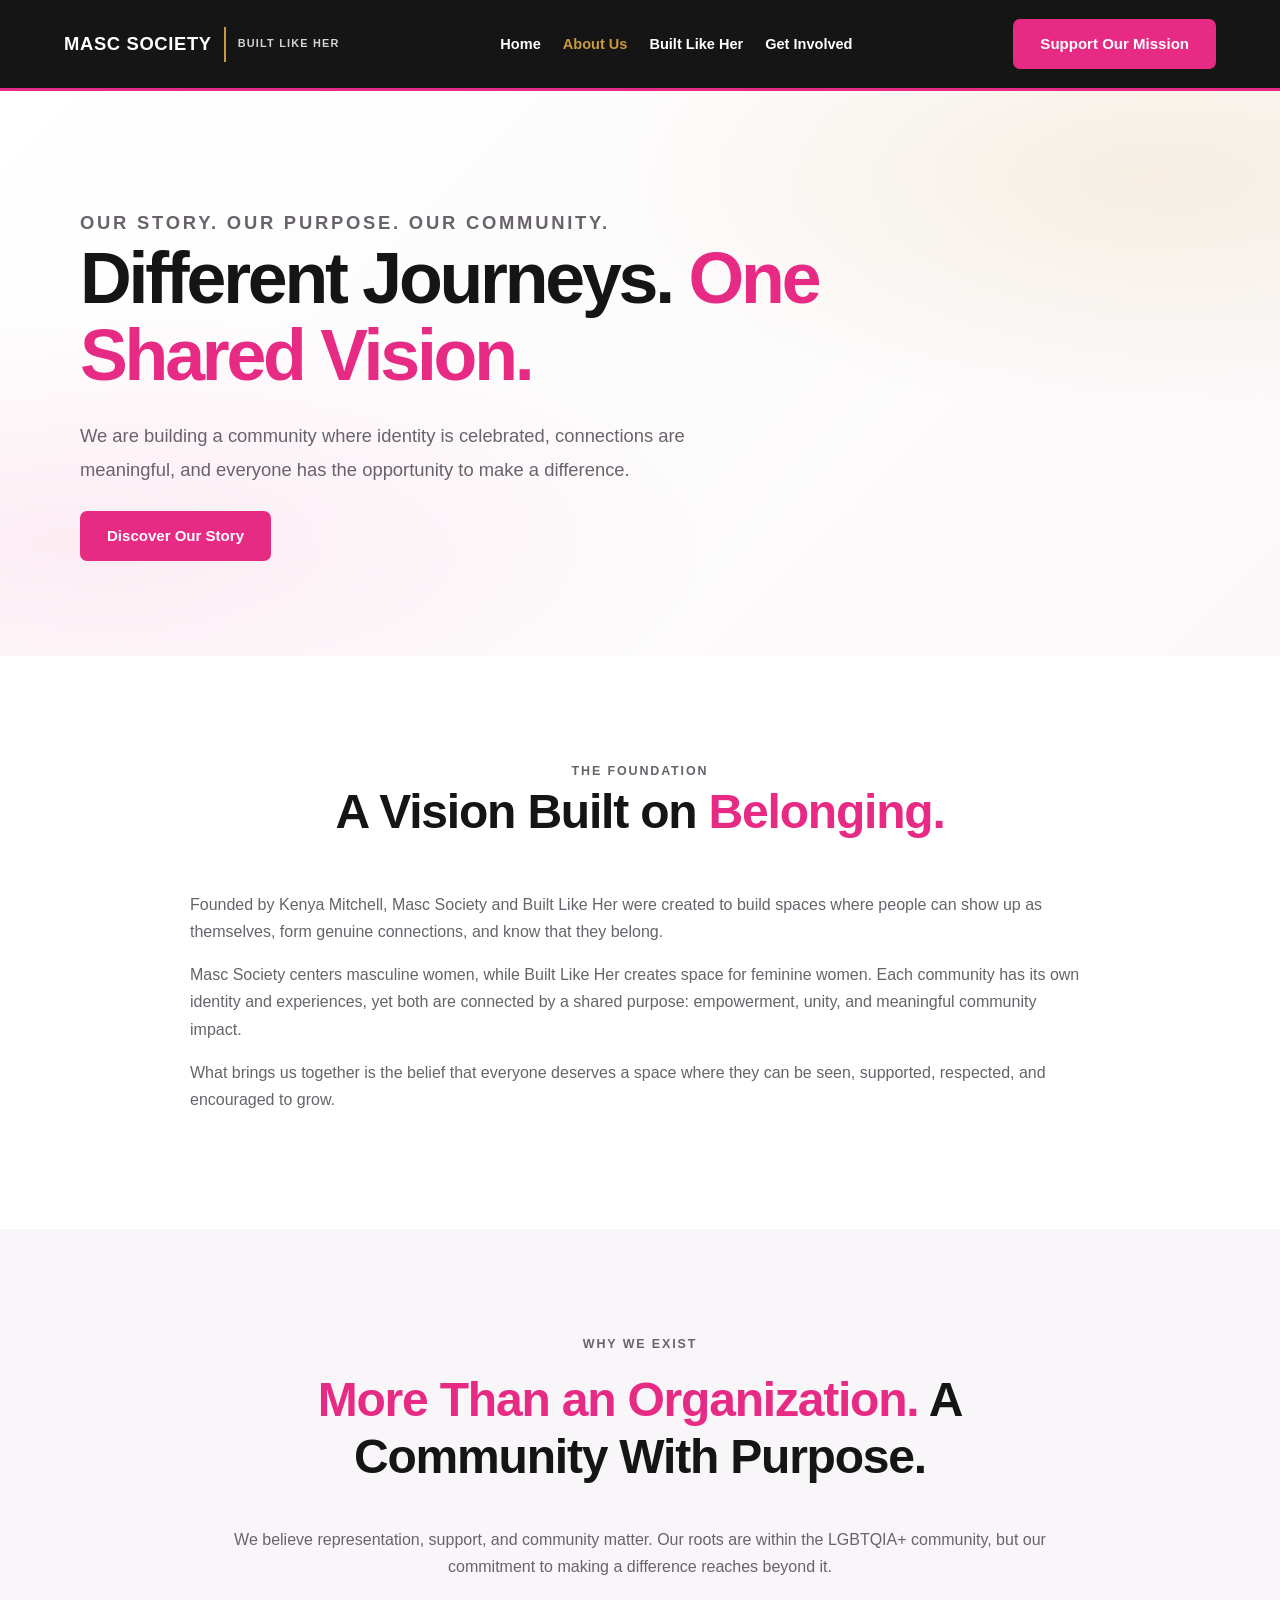
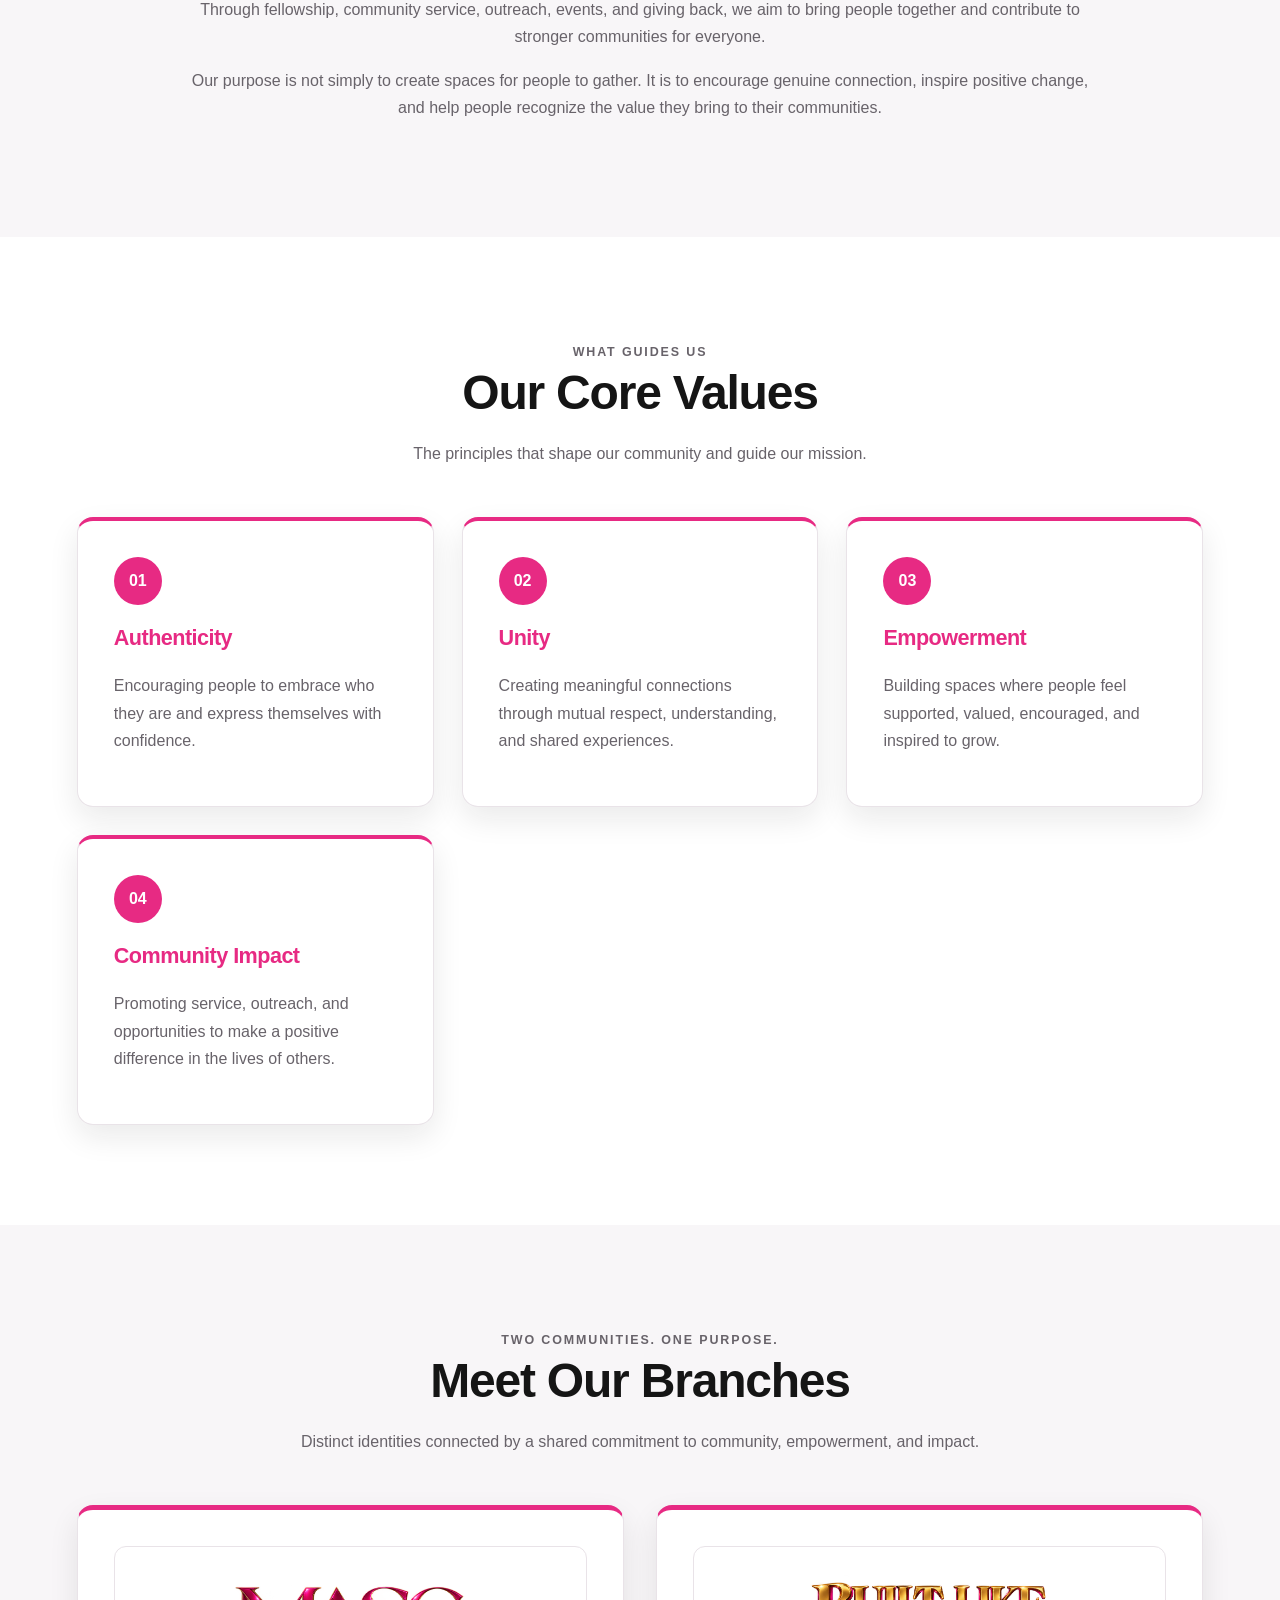
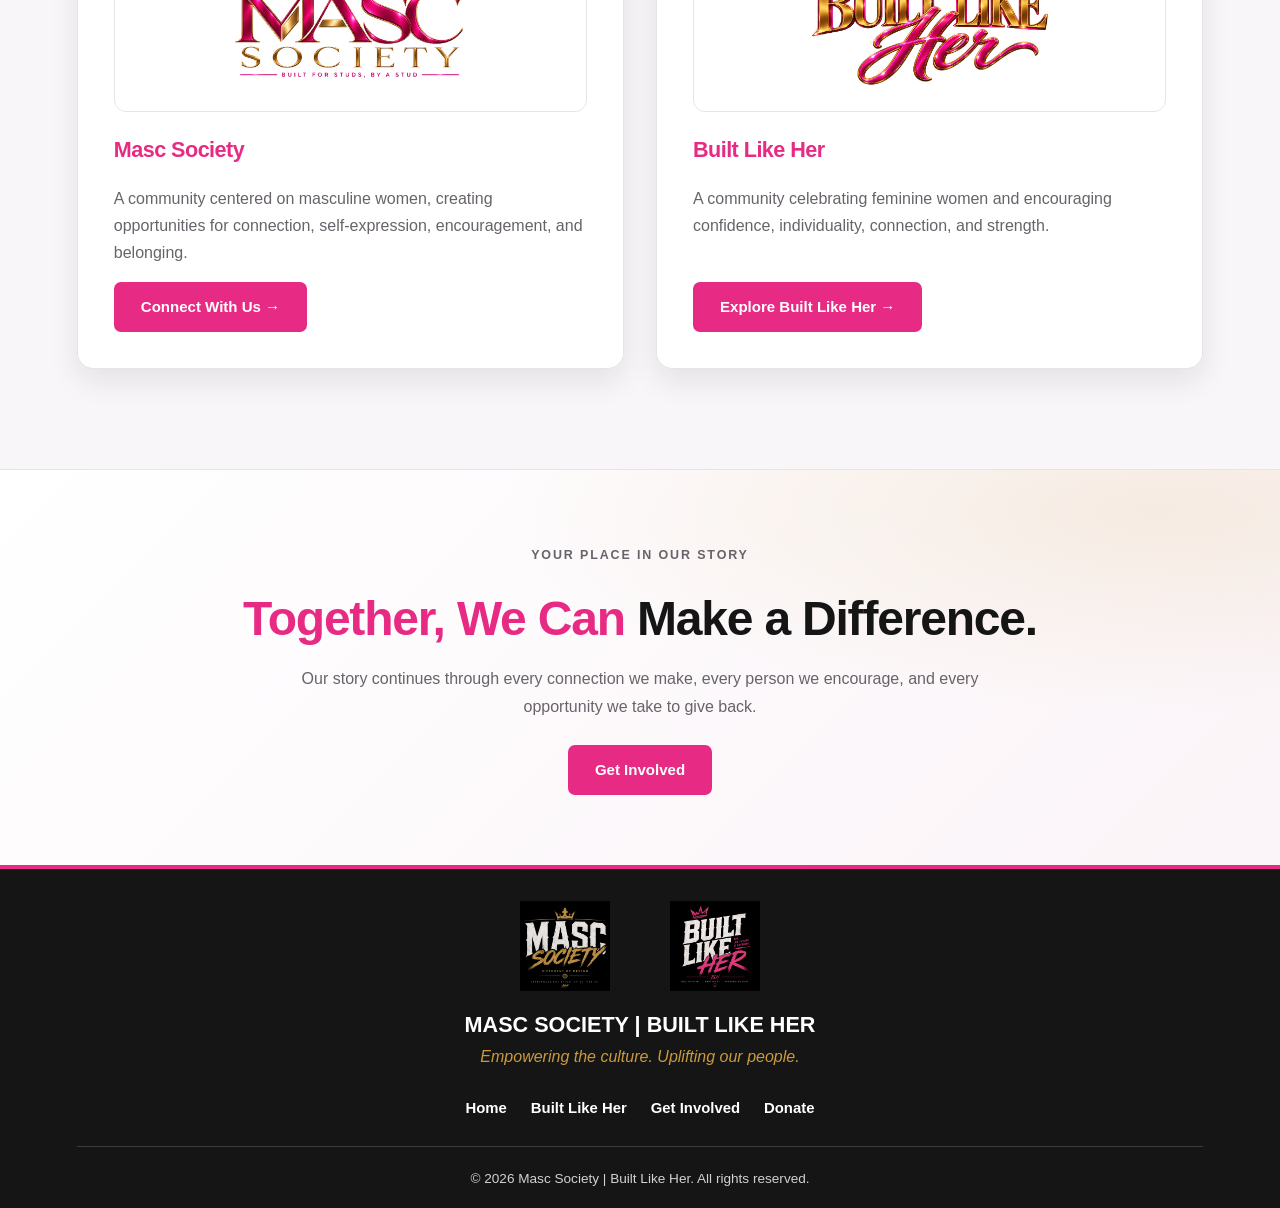
==== commit 64e267ef: "Keep original logo image paths outside footer" ====
--- a/about-us.html
+++ b/about-us.html
@@ -251,7 +251,7 @@
             <div class="branch-logo">
 
               <img
-                src="images/image3.png"
+                src="images/image0.png"
                 alt="Masc Society logo"
                 loading="lazy"
               >
@@ -278,7 +278,7 @@
             <div class="branch-logo">
 
               <img
-                src="images/image2.png"
+                src="images/image1 (1).png"
                 alt="Built Like Her logo"
                 loading="lazy"
               >
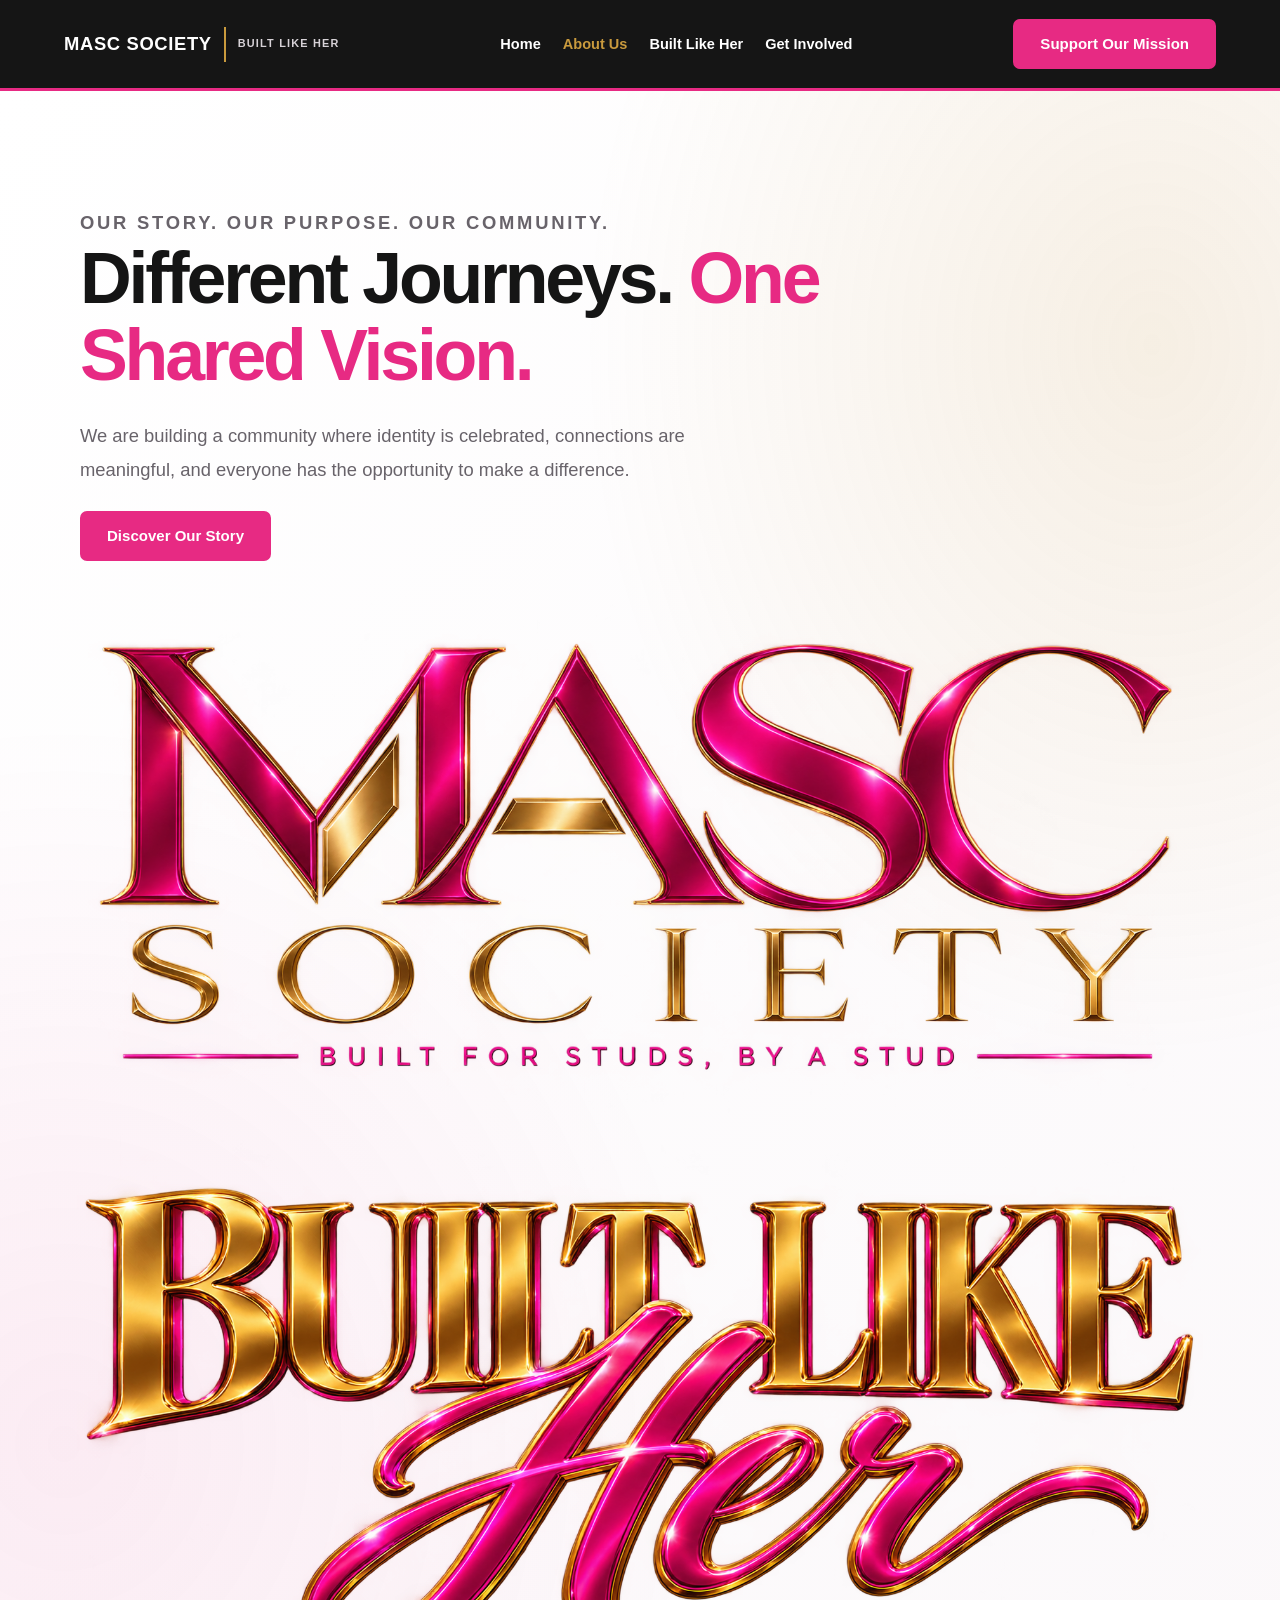
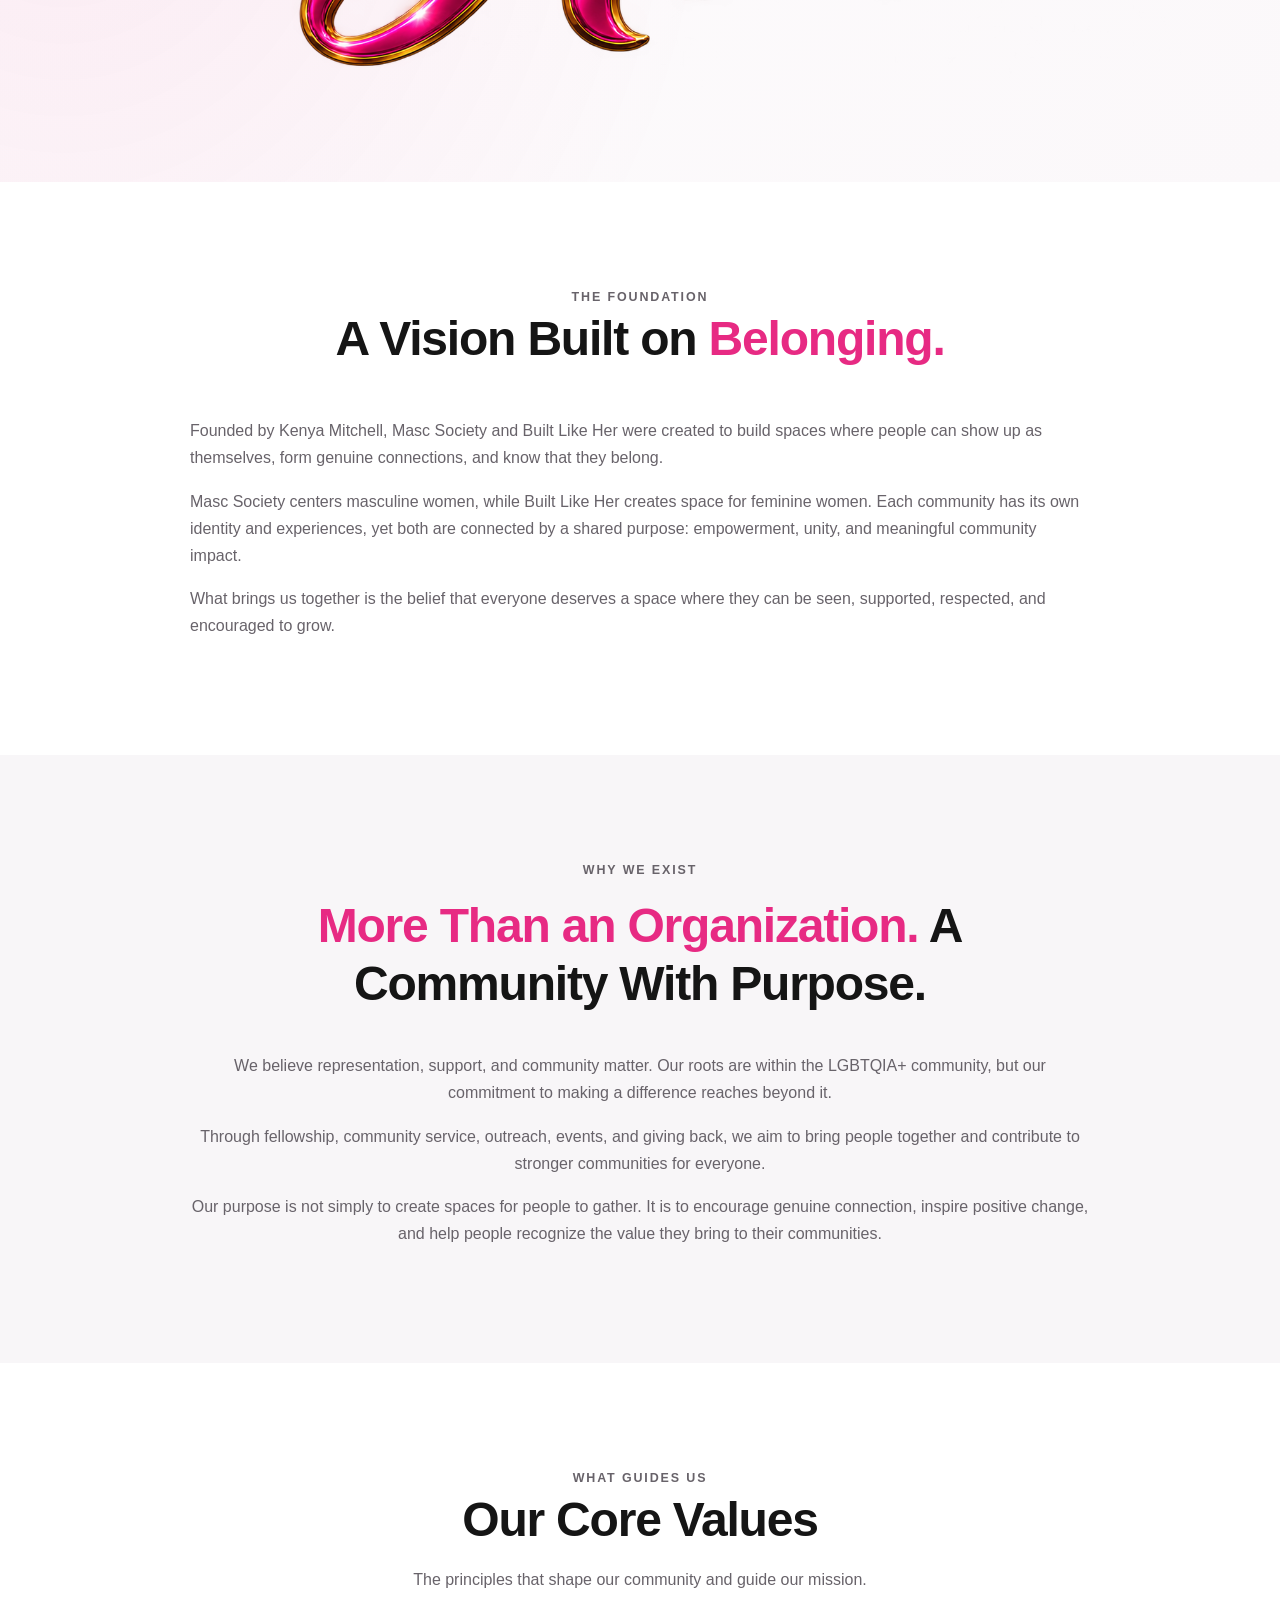
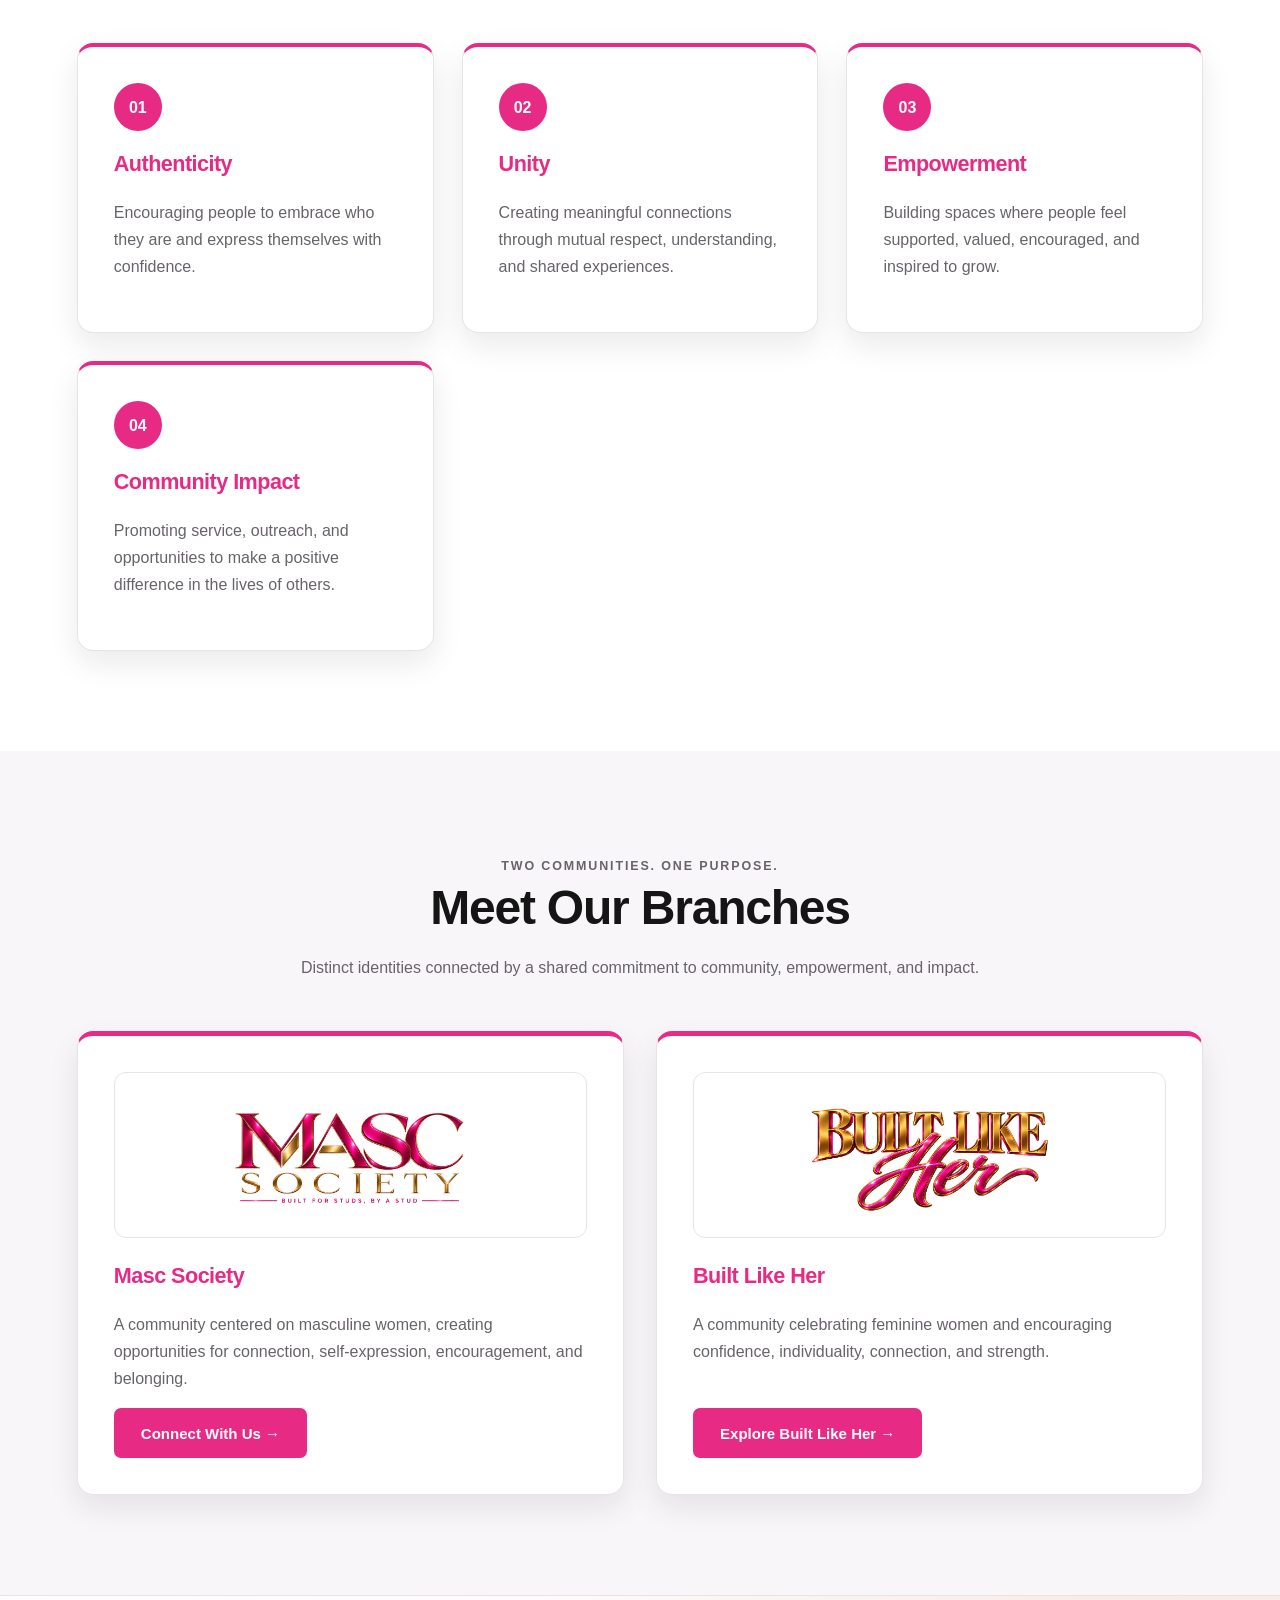
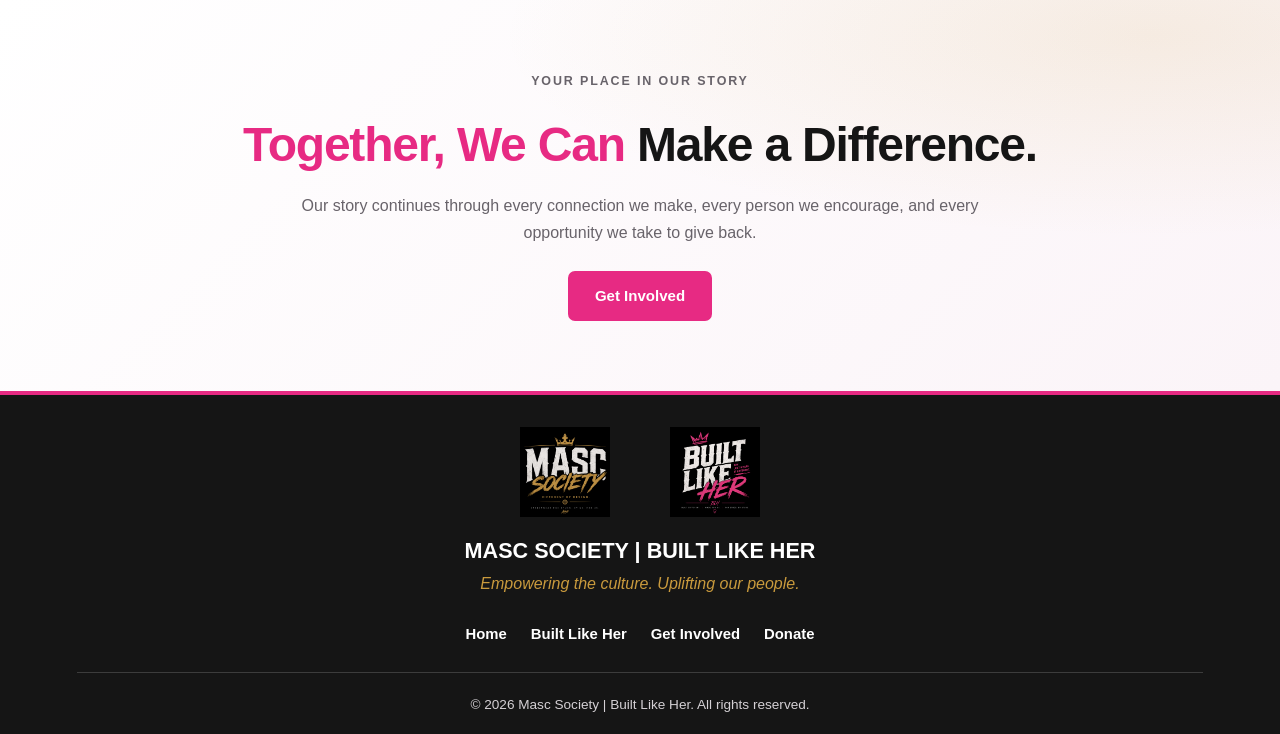
==== commit 020a4378: "Add organization logos to About hero" ====
--- a/about-us.html
+++ b/about-us.html
@@ -72,6 +72,11 @@
 
         </div>
 
+        <div class="contact-hero-logos">
+          <img src="images/image0.png" alt="Masc Society logo">
+          <img src="images/image1 (1).png" alt="Built Like Her logo">
+        </div>
+
       </section>
 
 
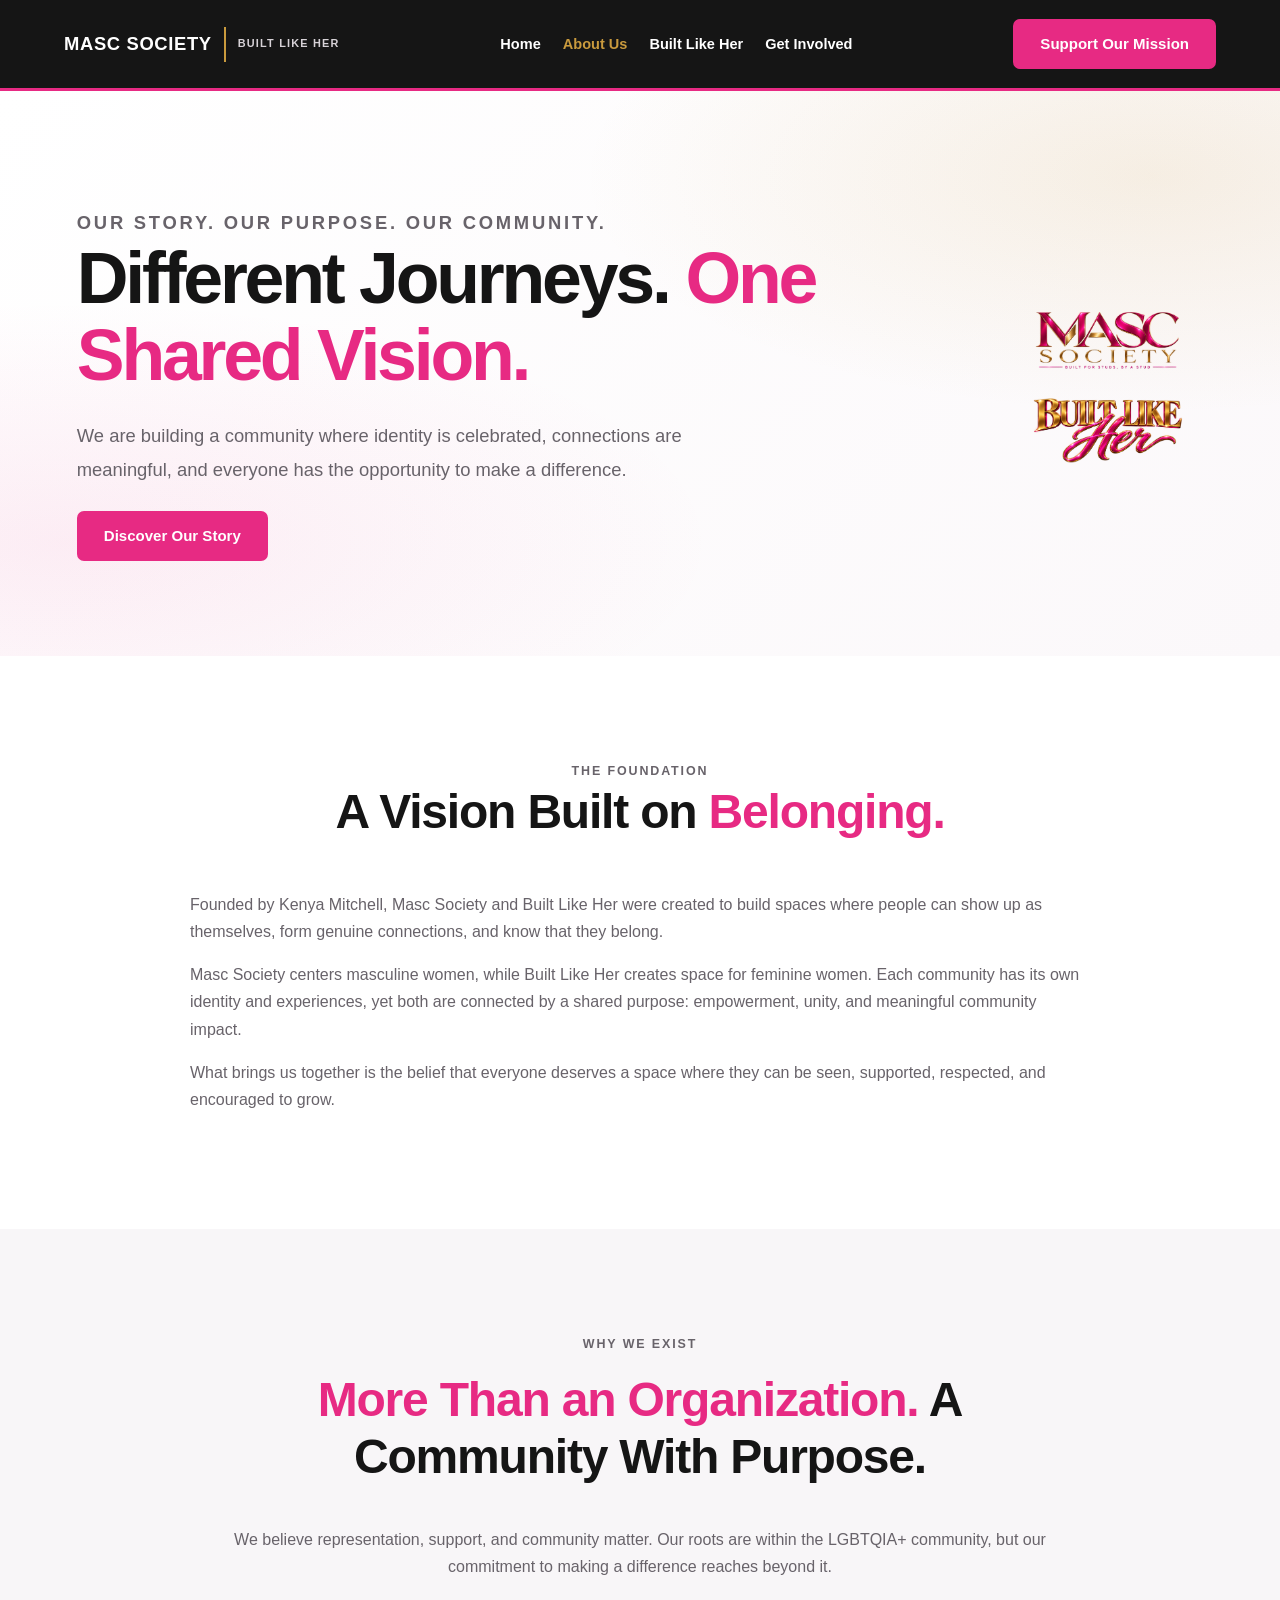
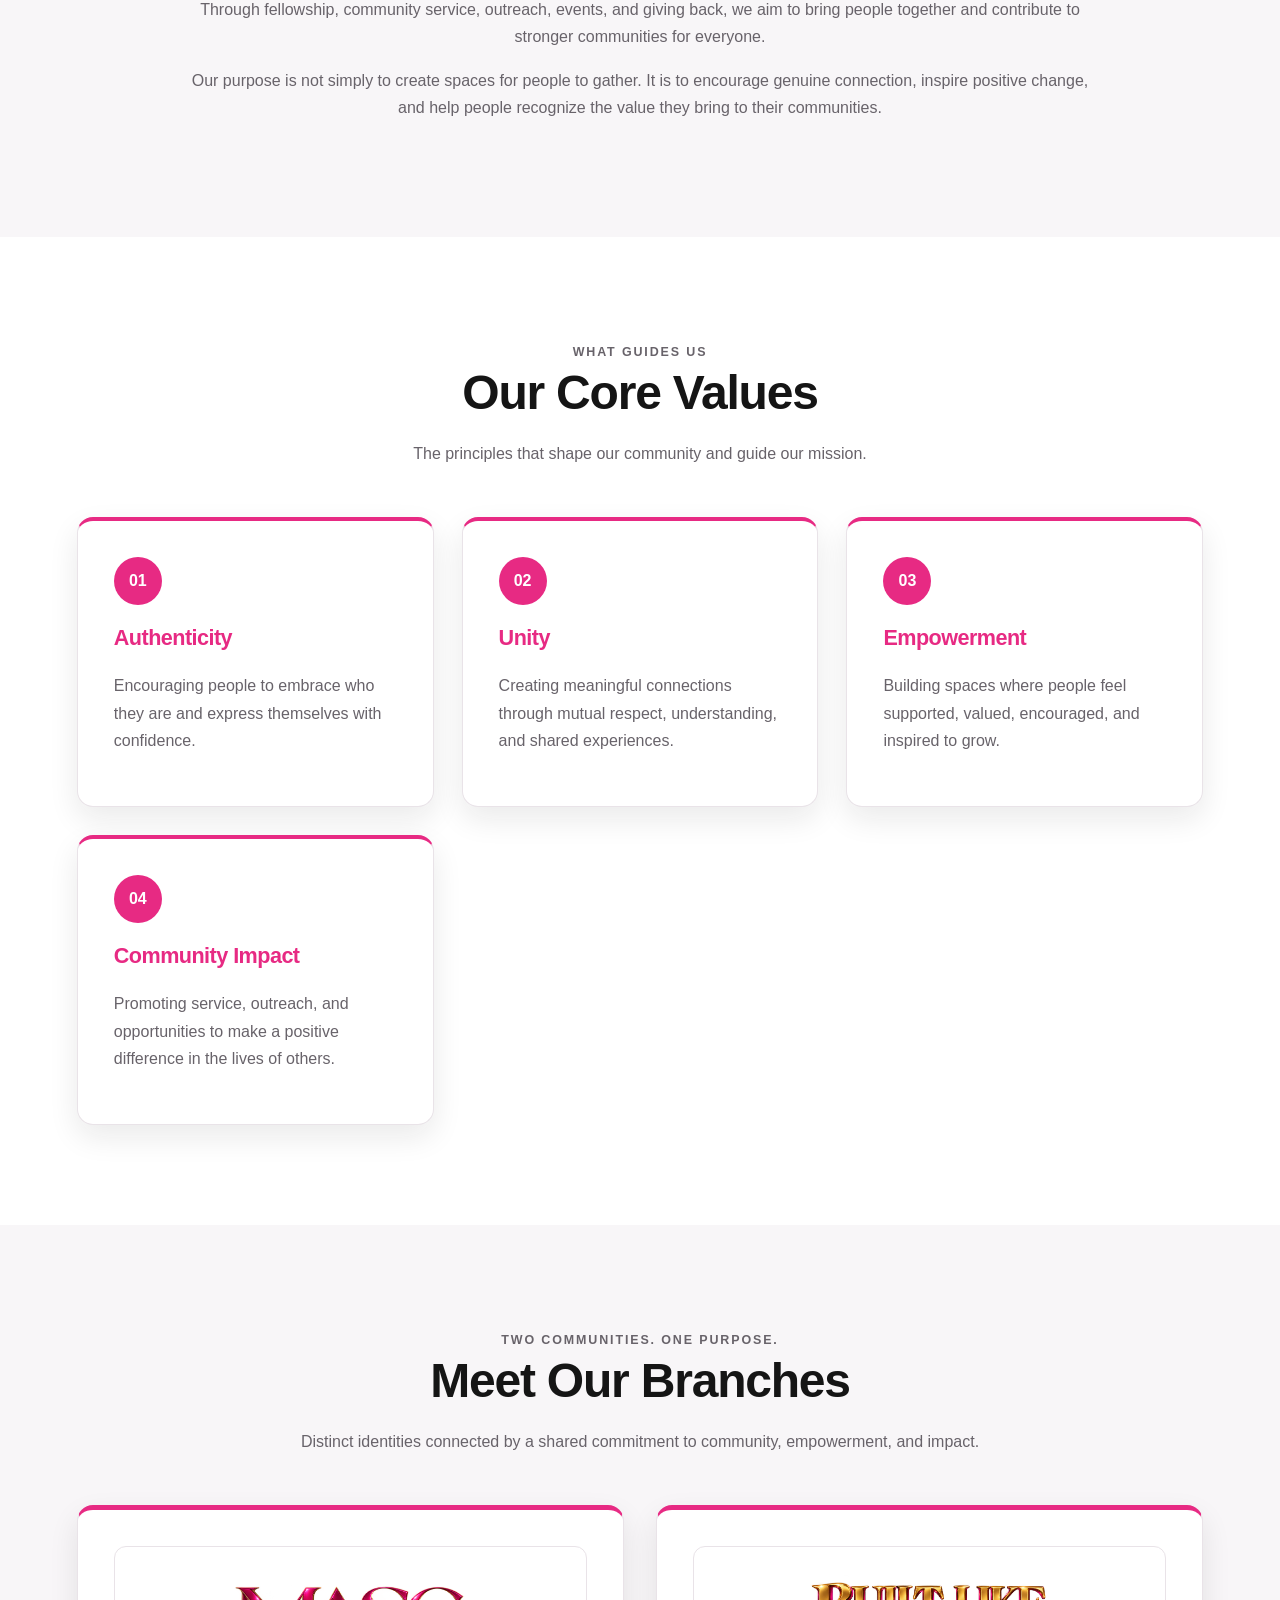
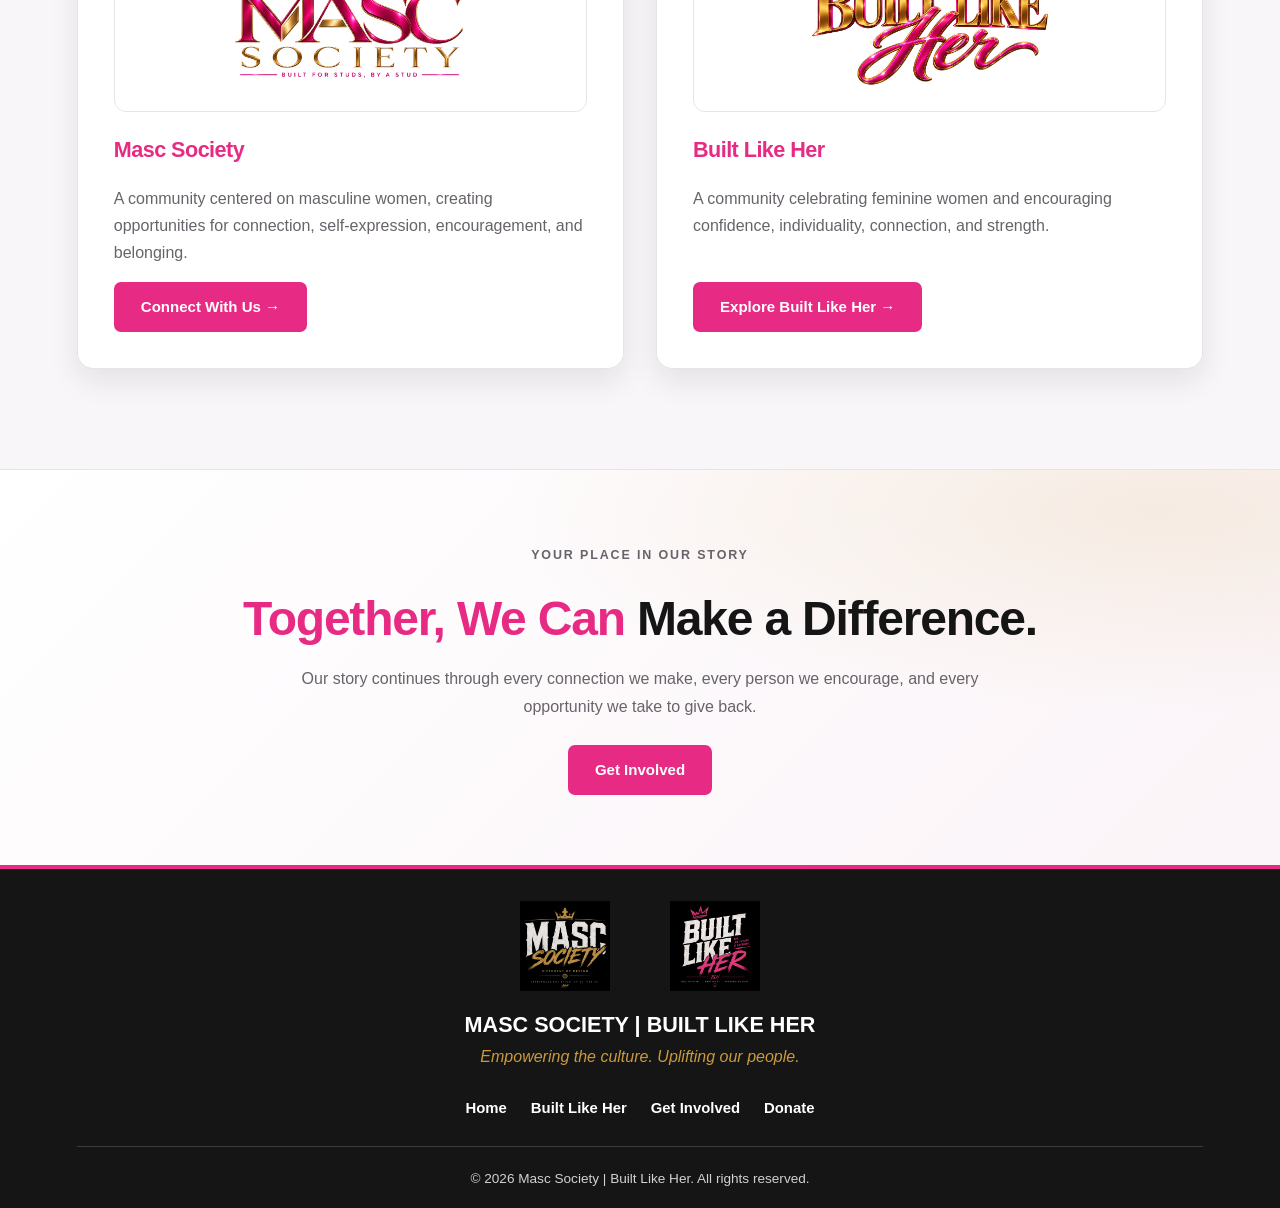
==== commit b5de9d55: "Refresh About page stylesheet cache" ====
--- a/about-us.html
+++ b/about-us.html
@@ -12,7 +12,7 @@
 
     <meta name="theme-color" content="#111111">
 
-    <link rel="stylesheet" href="styles.css">
+    <link rel="stylesheet" href="styles.css?v=20261022-about-layout">
 
     <title>About Us | Masc Society | Built Like Her</title>
   </head>
--- a/styles.css
+++ b/styles.css
@@ -980,7 +980,8 @@
 .contact-page main {
   background: var(--masc-white);
 }
-.contact-page .contact-hero {
+.contact-page .contact-hero,
+.about-page .about-hero {
   display: flex;
   align-items: center;
   justify-content: space-between;
@@ -989,9 +990,27 @@
   padding-bottom: 95px;
   text-align: left;
 }
-.contact-page .contact-hero-content {
+.contact-page .contact-hero-content,
+.about-page .about-hero-content {
   flex: 1 1 0;
   min-width: 0;
+}
+.about-page .about-hero-content {
+  margin: 0;
+}
+.about-page .about-hero-content {
+  width: auto;
+  max-width: none;
+  flex: 1 1 0;
+}
+.about-page .contact-hero-logos {
+  flex: 0 0 190px;
+  gap: 14px;
+}
+.about-page .contact-hero-logos img {
+  width: 100%;
+  max-width: 150px;
+  max-height: 100px;
 }
 .contact-page .contact-hero-content h1,
 .contact-page .contact-hero-content p {
@@ -1001,7 +1020,8 @@
 .contact-page .contact-hero-content .hero-actions {
   justify-content: flex-start;
 }
-.contact-page .contact-hero-logos {
+.contact-page .contact-hero-logos,
+.about-page .contact-hero-logos {
   display: flex;
   flex: 0 1 300px;
   flex-direction: column;
@@ -1010,12 +1030,31 @@
   gap: 24px;
   min-width: 0;
 }
-.contact-page .contact-hero-logos img {
+.contact-page .contact-hero-logos img,
+.about-page .contact-hero-logos img {
   display: block;
   width: 100%;
   max-width: 230px;
   max-height: 155px;
   object-fit: contain;
+}
+
+/* Keep the About hero aligned like Get Involved, with smaller logos. */
+.about-page .about-hero .about-hero-content {
+  width: auto;
+  max-width: none;
+  margin: 0;
+  flex: 1 1 0;
+  min-width: 0;
+}
+.about-page .about-hero .contact-hero-logos {
+  flex: 0 0 190px;
+  gap: 14px;
+}
+.about-page .about-hero .contact-hero-logos img {
+  width: 100%;
+  max-width: 150px;
+  max-height: 100px;
 }
 /* Contact requirements */
 .contact-page .requirements-section {
@@ -1321,13 +1360,16 @@
   .built-like-her-page .built-values-grid {
     grid-template-columns: repeat(2, minmax(0, 1fr));
   }
-  .contact-page .contact-hero {
+  .contact-page .contact-hero,
+  .about-page .about-hero {
     gap: 30px;
   }
-  .contact-page .contact-hero-logos {
+  .contact-page .contact-hero-logos,
+  .about-page .contact-hero-logos {
     flex-basis: 250px;
   }
-  .contact-page .contact-hero-logos img {
+  .contact-page .contact-hero-logos img,
+  .about-page .contact-hero-logos img {
     max-width: 190px;
   }
 }
@@ -1510,12 +1552,14 @@
     padding: 48px 5%;
   }
   /* Contact hero and logos */
-  .contact-page .contact-hero {
+  .contact-page .contact-hero,
+  .about-page .about-hero {
     flex-direction: column;
     gap: 30px;
     text-align: center;
   }
-  .contact-page .contact-hero-content {
+  .contact-page .contact-hero-content,
+  .about-page .about-hero-content {
     width: 100%;
   }
   .contact-page .contact-hero-content h1,
@@ -1527,14 +1571,29 @@
     align-items: stretch;
     justify-content: center;
   }
-  .contact-page .contact-hero-logos {
+  .contact-page .contact-hero-logos,
+  .about-page .contact-hero-logos {
     flex: 0 1 auto;
     flex-direction: row;
     flex-wrap: wrap;
     width: 100%;
     gap: 18px;
   }
-  .contact-page .contact-hero-logos img {
+  .contact-page .contact-hero-logos img,
+  .about-page .contact-hero-logos img {
+    width: calc(50% - 12px);
+    max-width: 145px;
+    max-height: 110px;
+  }
+
+  .about-page .about-hero .contact-hero-logos {
+    flex: 0 1 auto;
+    flex-direction: row;
+    flex-wrap: wrap;
+    width: 100%;
+    gap: 18px;
+  }
+  .about-page .about-hero .contact-hero-logos img {
     width: calc(50% - 12px);
     max-width: 145px;
     max-height: 110px;
@@ -1650,3 +1709,76 @@
     transition-duration: 0.01ms !important;
   }
 }
+
+
+/* FINAL ABOUT HERO OVERRIDE — mirror the Get Involved header layout */
+@media (min-width: 651px) {
+  body.about-page main > section.about-hero {
+    display: flex !important;
+    flex-direction: row !important;
+    align-items: center !important;
+    justify-content: space-between !important;
+    gap: 45px !important;
+    text-align: left !important;
+  }
+
+  body.about-page main > section.about-hero > .about-hero-content {
+    display: block !important;
+    width: auto !important;
+    max-width: none !important;
+    flex: 1 1 0 !important;
+    min-width: 0 !important;
+    margin: 0 !important;
+  }
+
+  body.about-page main > section.about-hero > .contact-hero-logos {
+    display: flex !important;
+    flex: 0 0 190px !important;
+    flex-direction: column !important;
+    align-items: center !important;
+    justify-content: center !important;
+    gap: 14px !important;
+    width: auto !important;
+    min-width: 0 !important;
+  }
+
+  body.about-page main > section.about-hero > .contact-hero-logos img {
+    display: block !important;
+    width: 100% !important;
+    max-width: 150px !important;
+    max-height: 100px !important;
+    object-fit: contain !important;
+  }
+}
+
+@media (max-width: 650px) {
+  body.about-page main > section.about-hero {
+    display: flex !important;
+    flex-direction: column !important;
+    align-items: center !important;
+    gap: 30px !important;
+    text-align: center !important;
+  }
+
+  body.about-page main > section.about-hero > .about-hero-content {
+    width: 100% !important;
+    max-width: none !important;
+    margin: 0 !important;
+  }
+
+  body.about-page main > section.about-hero > .contact-hero-logos {
+    display: flex !important;
+    flex-direction: row !important;
+    flex-wrap: wrap !important;
+    justify-content: center !important;
+    gap: 18px !important;
+    width: 100% !important;
+  }
+
+  body.about-page main > section.about-hero > .contact-hero-logos img {
+    width: calc(50% - 12px) !important;
+    max-width: 145px !important;
+    max-height: 110px !important;
+    object-fit: contain !important;
+  }
+}
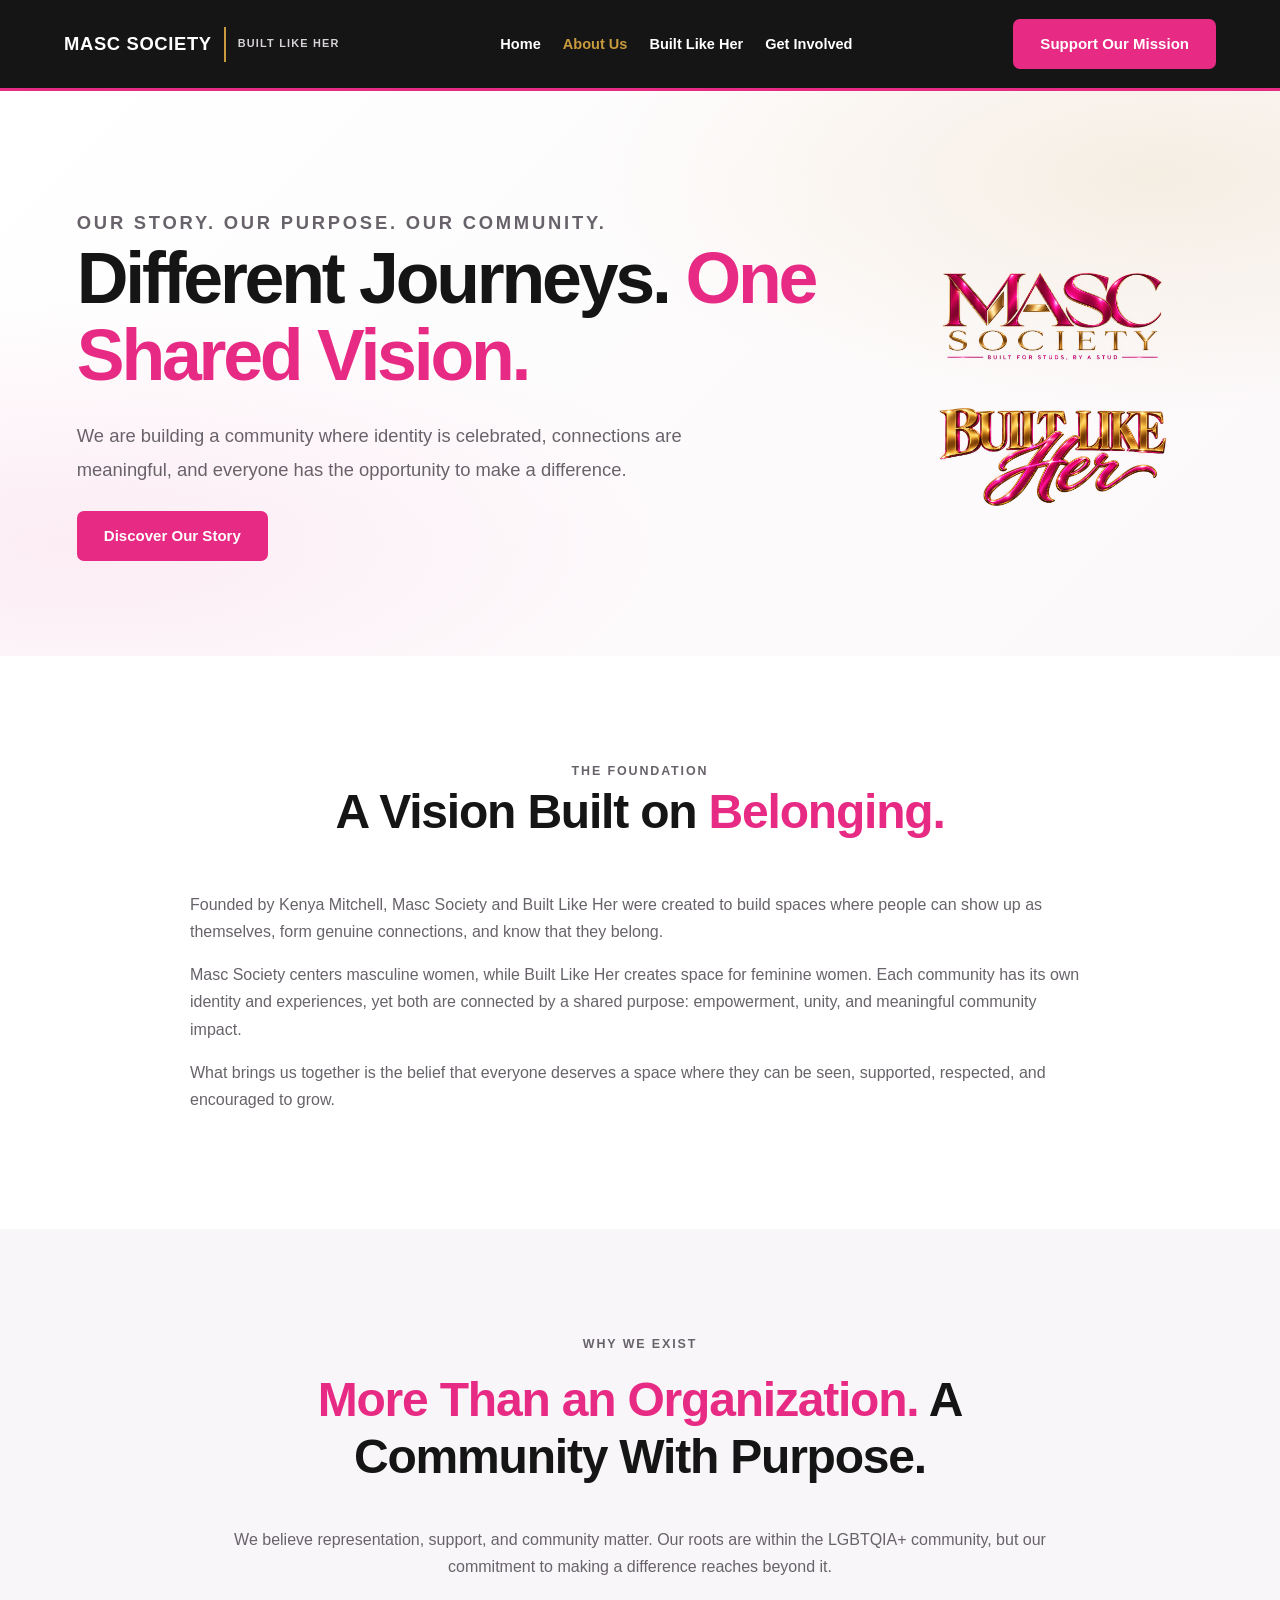
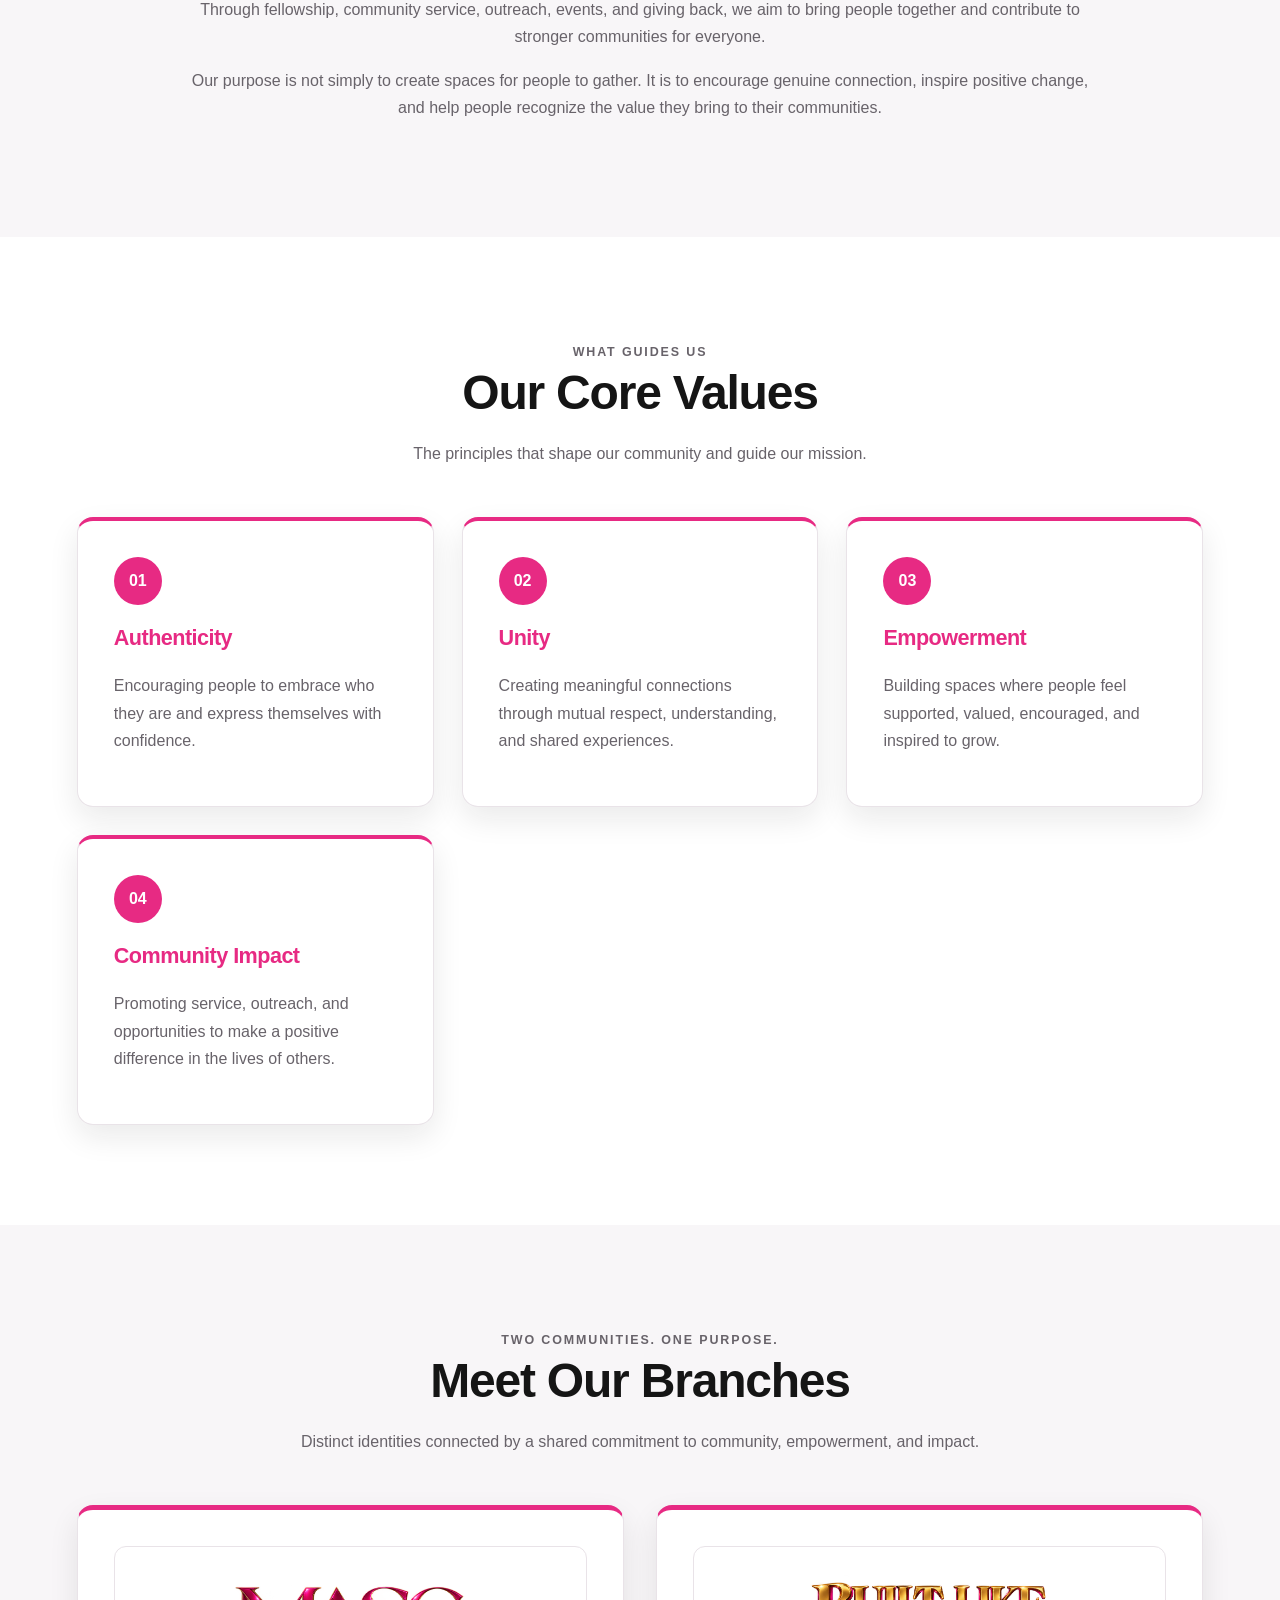
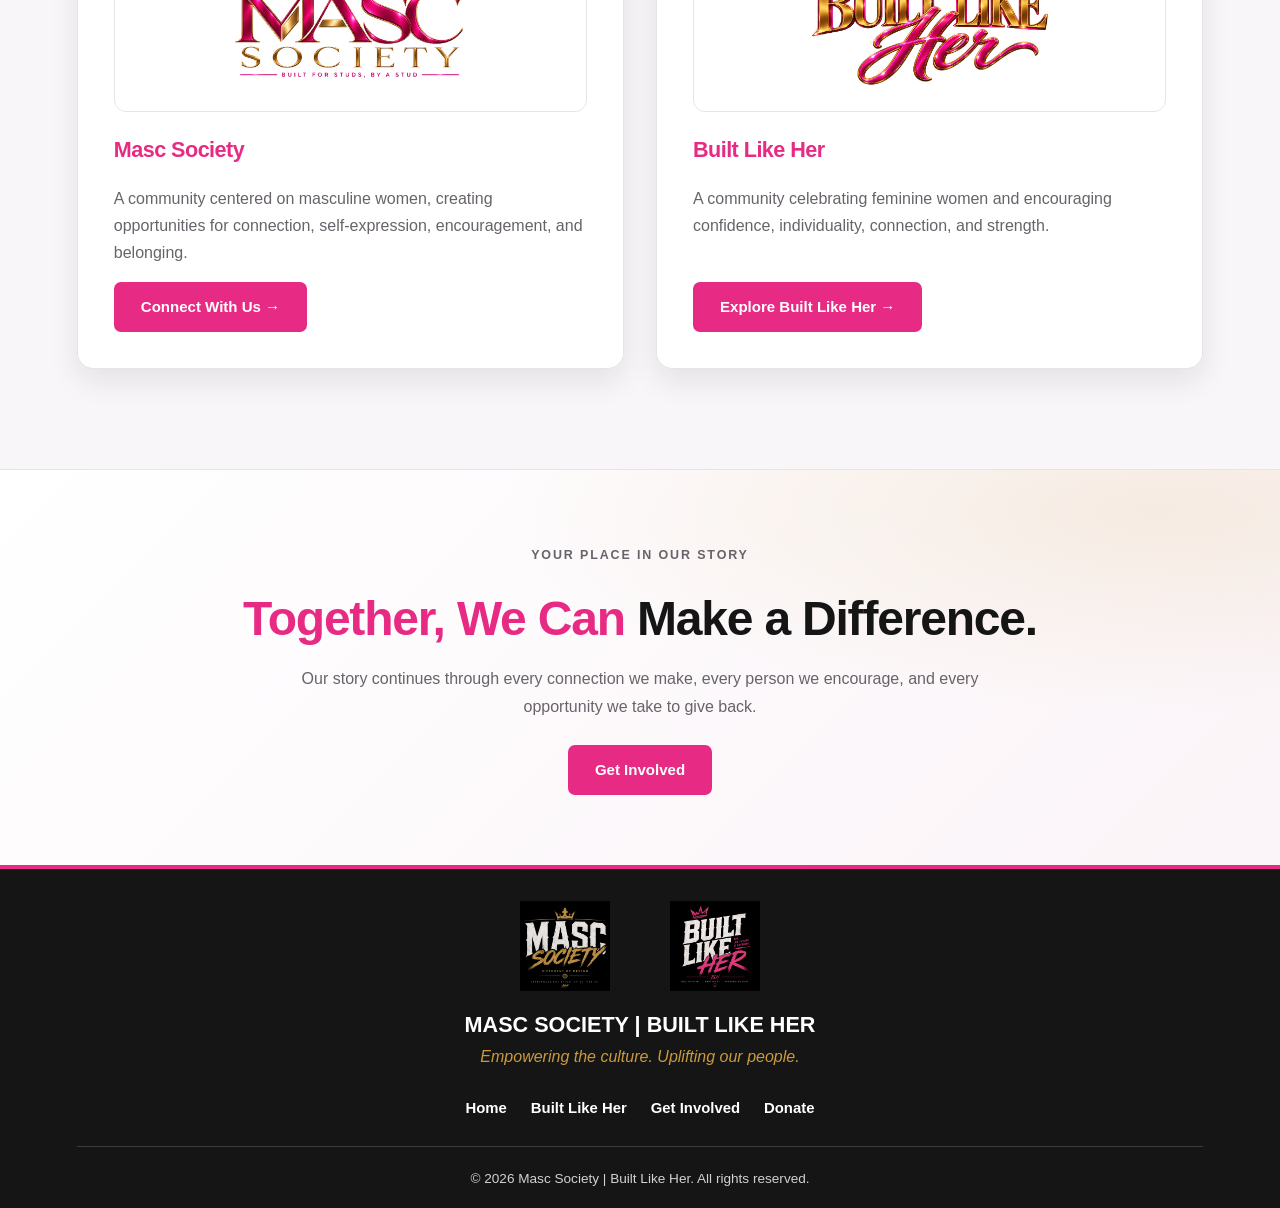
==== commit 8218a414: "Refresh About page stylesheet cache for logo sizing" ====
--- a/about-us.html
+++ b/about-us.html
@@ -12,7 +12,7 @@
 
     <meta name="theme-color" content="#111111">
 
-    <link rel="stylesheet" href="styles.css?v=20261022-about-layout">
+    <link rel="stylesheet" href="styles.css?v=20261022-about-logos-match-2">
 
     <title>About Us | Masc Society | Built Like Her</title>
   </head>
--- a/styles.css
+++ b/styles.css
@@ -1733,11 +1733,11 @@
 
   body.about-page main > section.about-hero > .contact-hero-logos {
     display: flex !important;
-    flex: 0 0 190px !important;
+    flex: 0 1 300px !important;
     flex-direction: column !important;
     align-items: center !important;
     justify-content: center !important;
-    gap: 14px !important;
+    gap: 24px !important;
     width: auto !important;
     min-width: 0 !important;
   }
@@ -1745,8 +1745,8 @@
   body.about-page main > section.about-hero > .contact-hero-logos img {
     display: block !important;
     width: 100% !important;
-    max-width: 150px !important;
-    max-height: 100px !important;
+    max-width: 230px !important;
+    max-height: 155px !important;
     object-fit: contain !important;
   }
 }
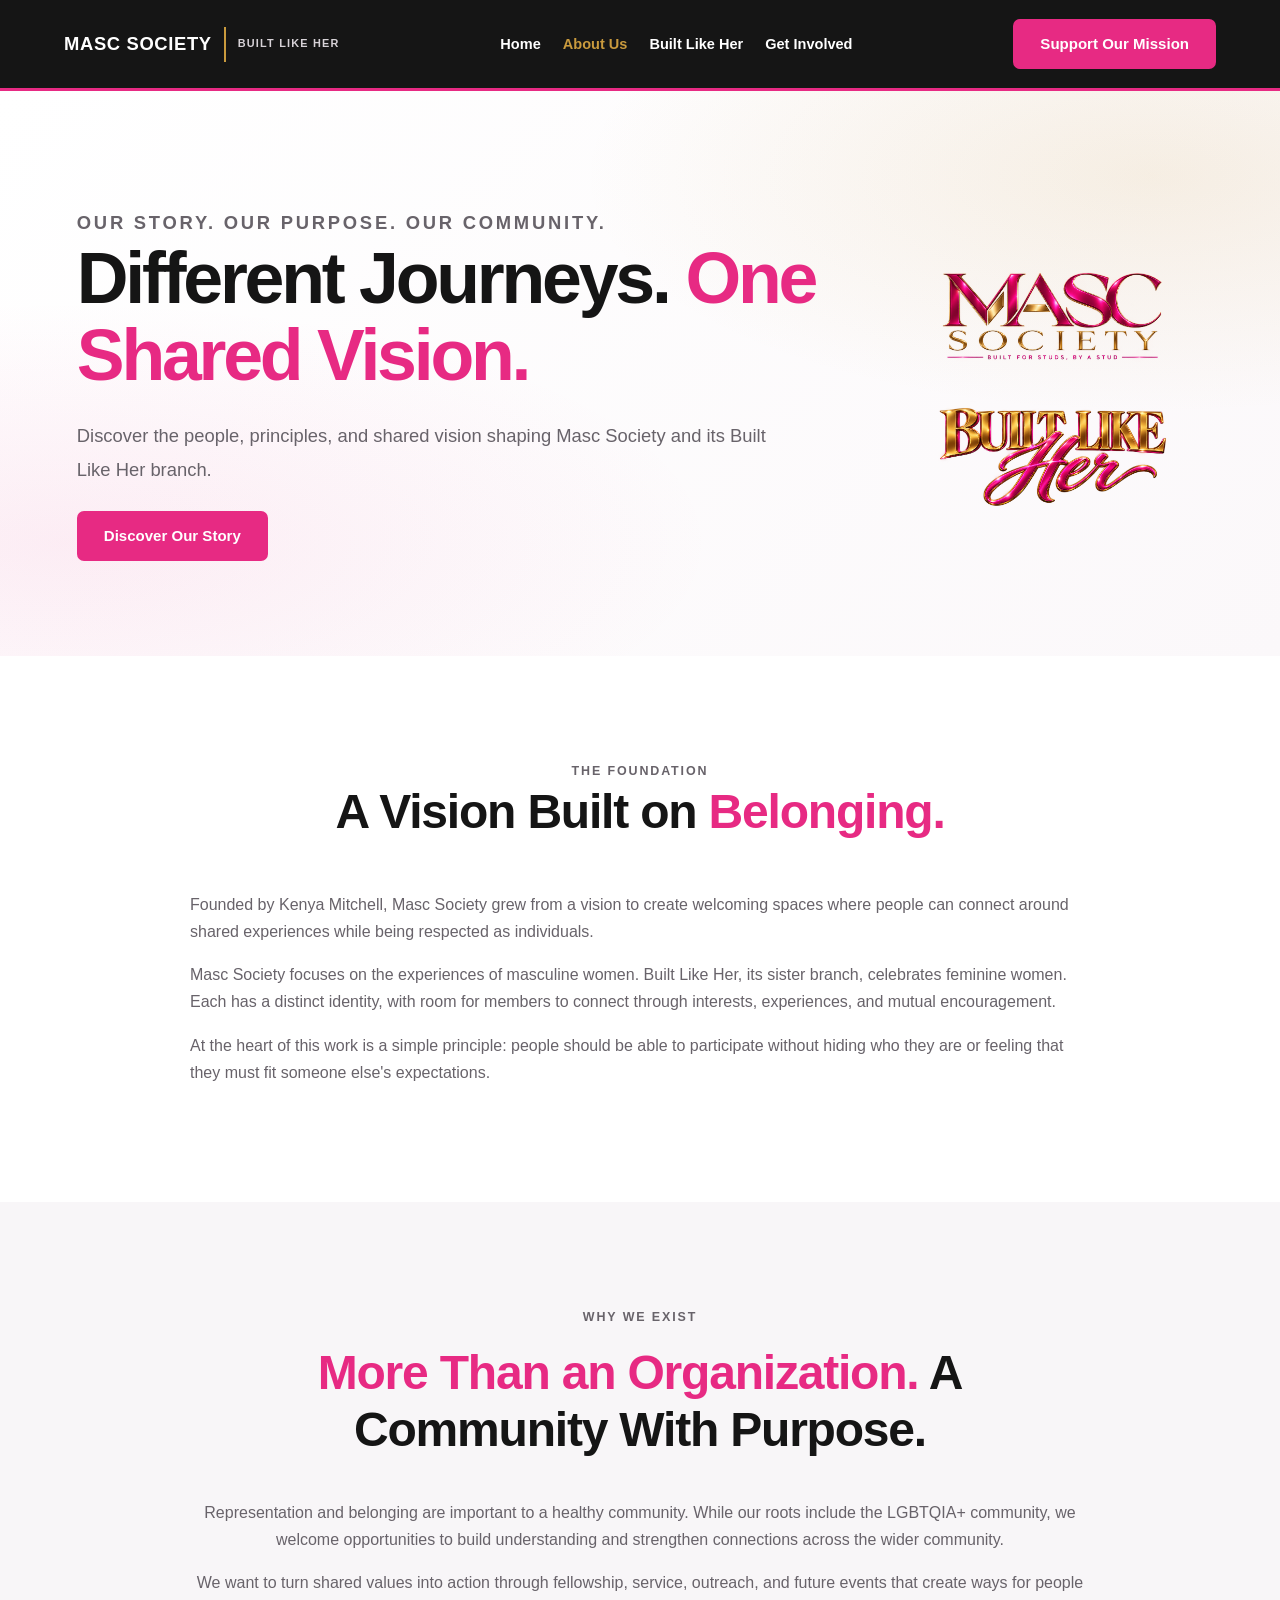
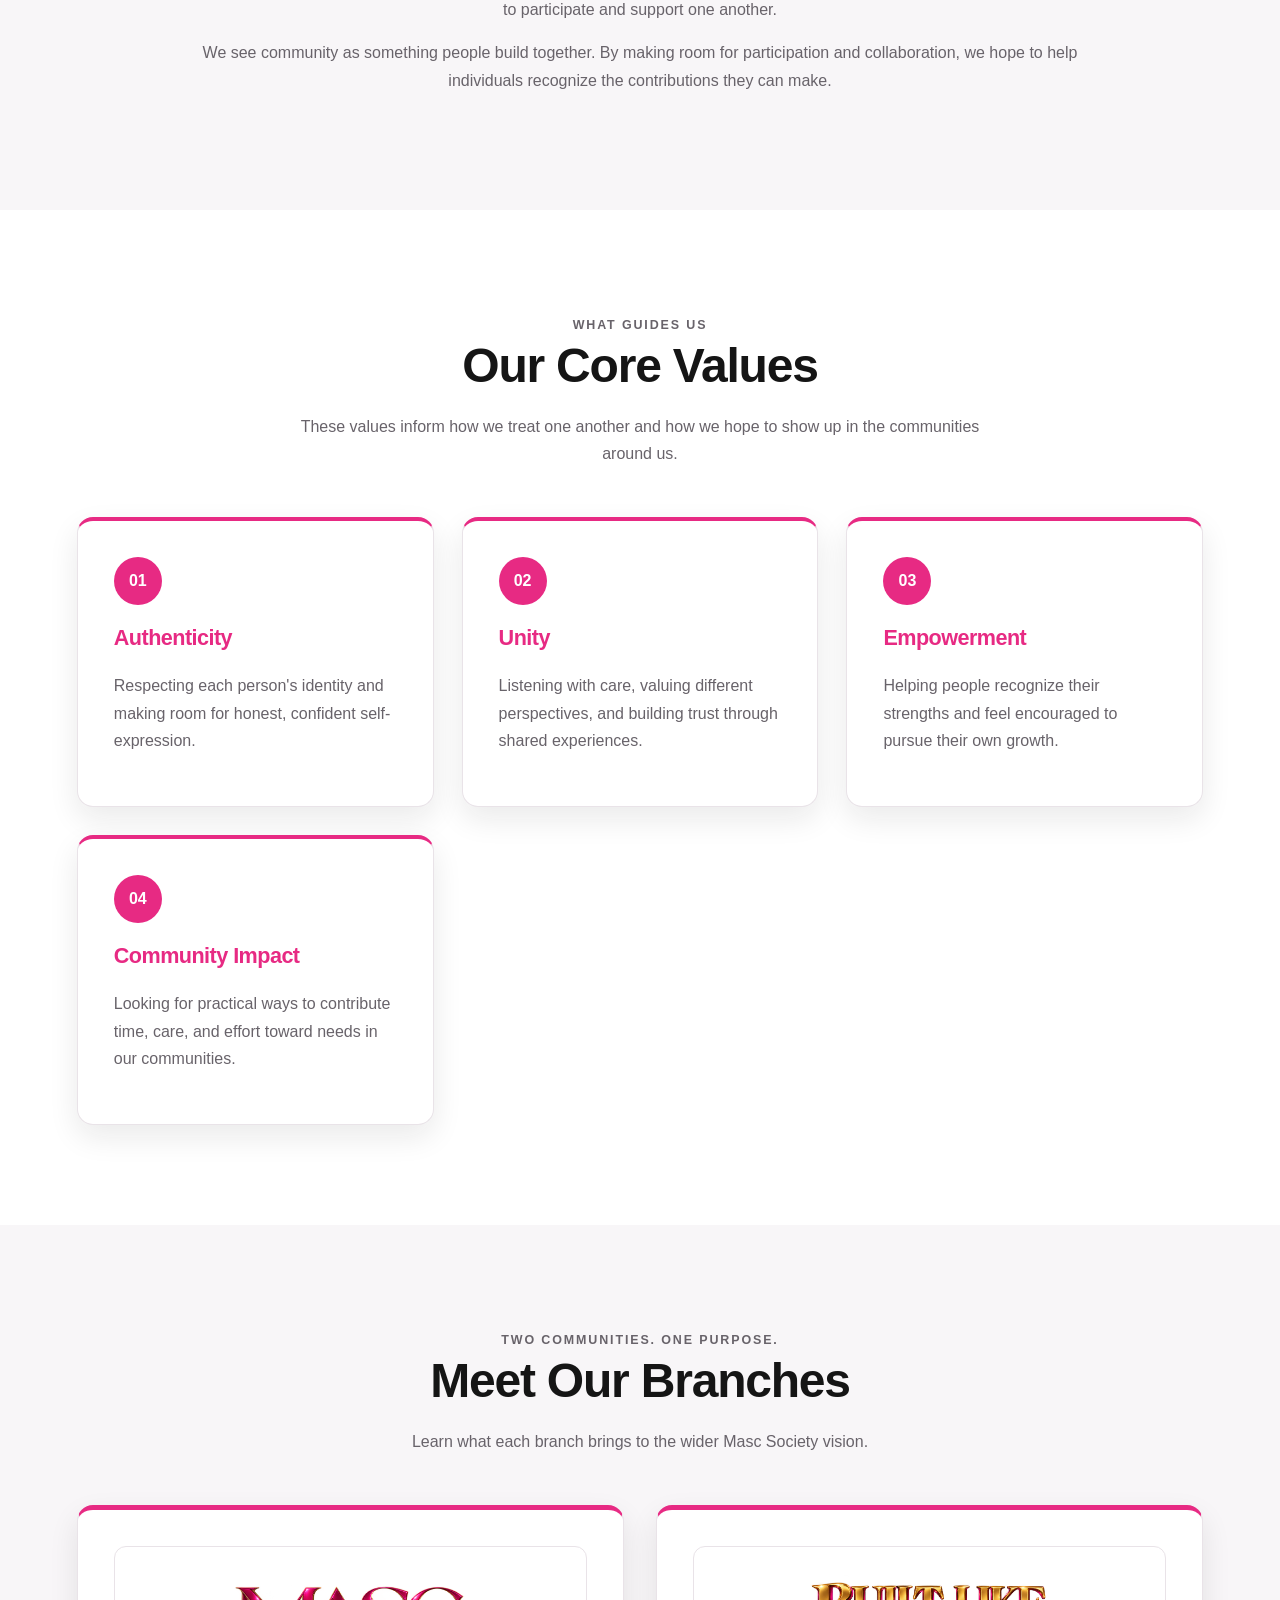
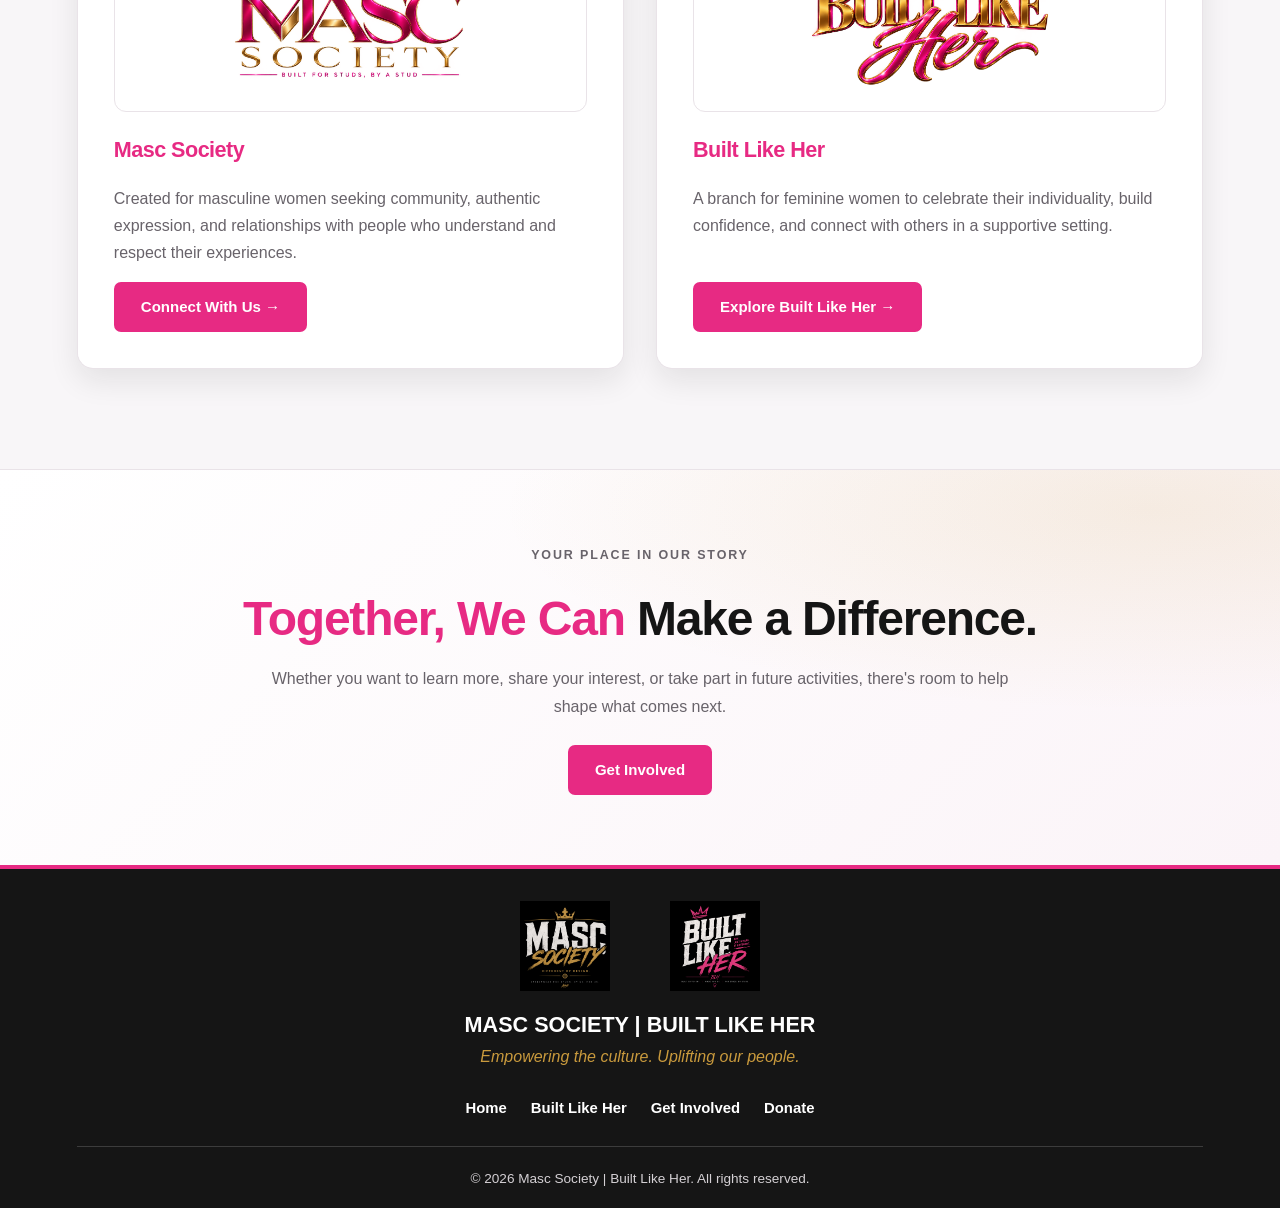
==== commit 52bf10b9: "Refresh About Us copy and reduce repetition" ====
--- a/about-us.html
+++ b/about-us.html
@@ -1,380 +1,378 @@
-<!DOCTYPE html>
-<html lang="en">
-
-  <head>
-    <meta charset="utf-8">
-    <meta name="viewport" content="width=device-width, initial-scale=1.0">
-
-    <meta
-      name="description"
-      content="Learn the story, mission, and values behind Masc Society and Built Like Her, founded by Kenya Mitchell."
-    >
-
-    <meta name="theme-color" content="#111111">
-
-    <link rel="stylesheet" href="styles.css?v=20261022-about-logos-match-2">
-
-    <title>About Us | Masc Society | Built Like Her</title>
-  </head>
-
-  <body class="about-page">
-
-    <!-- HEADER -->
-    <header class="site-header">
-
-      <nav class="navbar" aria-label="Main navigation">
-
-        <a href="index.html" class="brand" aria-label="Masc Society home">
-          <span class="brand-name">MASC SOCIETY</span>
-          <span class="brand-divider"></span>
-          <span class="brand-subtitle">BUILT LIKE HER</span>
-        </a>
-
-        <ul class="nav-links">
-          <li><a href="index.html">Home</a></li>
-          <li><a href="about-us.html" aria-current="page">About Us</a></li>
-          <li><a href="built-like-her.html">Built Like Her</a></li>
-          <li><a href="contact.html">Get Involved</a></li>
-        </ul>
-
-        <a href="donate.html" class="nav-button">
-          Support Our Mission
-        </a>
-
-      </nav>
-
-    </header>
-
-
-    <main>
-
-      <!-- ABOUT HERO -->
-      <section class="about-hero">
-
-        <div class="about-hero-content">
-
-          <p class="eyebrow">OUR STORY. OUR PURPOSE. OUR COMMUNITY.</p>
-
-          <h1>
-            Different Journeys.
-            <span>One Shared Vision.</span>
-          </h1>
-
-          <p>
-            We are building a community where identity is celebrated,
-            connections are meaningful, and everyone has the opportunity
-            to make a difference.
-          </p>
-
-          <a href="#our-story" class="hero-button">
-            Discover Our Story
-          </a>
-
-        </div>
-
-        <div class="contact-hero-logos">
-          <img src="images/image0.png" alt="Masc Society logo">
-          <img src="images/image1 (1).png" alt="Built Like Her logo">
-        </div>
-
-      </section>
-
-
-      <!-- OUR STORY -->
-      <section id="our-story" class="about-story section-padding">
-
-        <div class="section-intro">
-
-          <p class="eyebrow">THE FOUNDATION</p>
-
-          <h2>
-            A Vision Built on
-            <span>Belonging.</span>
-          </h2>
-
-        </div>
-
-        <div class="story-content">
-
-          <p>
-            Founded by Kenya Mitchell, Masc Society and Built Like Her
-            were created to build spaces where people can show up as
-            themselves, form genuine connections, and know that they belong.
-          </p>
-
-          <p>
-            Masc Society centers masculine women, while Built Like Her
-            creates space for feminine women. Each community has its own
-            identity and experiences, yet both are connected by a shared
-            purpose: empowerment, unity, and meaningful community impact.
-          </p>
-
-          <p>
-            What brings us together is the belief that everyone deserves
-            a space where they can be seen, supported, respected, and
-            encouraged to grow.
-          </p>
-
-        </div>
-
-      </section>
-
-
-      <!-- OUR PURPOSE -->
-      <section class="about-purpose section-padding">
-
-        <div class="purpose-content">
-
-          <p class="eyebrow">WHY WE EXIST</p>
-
-          <h2>
-            More Than an Organization.
-            <span>A Community With Purpose.</span>
-          </h2>
-
-          <p>
-            We believe representation, support, and community matter.
-            Our roots are within the LGBTQIA+ community, but our
-            commitment to making a difference reaches beyond it.
-          </p>
-
-          <p>
-            Through fellowship, community service, outreach, events,
-            and giving back, we aim to bring people together and
-            contribute to stronger communities for everyone.
-          </p>
-
-          <p>
-            Our purpose is not simply to create spaces for people to
-            gather. It is to encourage genuine connection, inspire
-            positive change, and help people recognize the value
-            they bring to their communities.
-          </p>
-
-        </div>
-
-      </section>
-
-
-      <!-- OUR VALUES -->
-      <section class="about-values section-padding">
-
-        <div class="section-heading">
-
-          <p class="eyebrow">WHAT GUIDES US</p>
-
-          <h2>Our Core Values</h2>
-
-          <p>
-            The principles that shape our community and guide our mission.
-          </p>
-
-        </div>
-
-        <div class="values-grid">
-
-          <article class="value-card">
-
-            <span class="value-number">01</span>
-
-            <h3>Authenticity</h3>
-
-            <p>
-              Encouraging people to embrace who they are and express
-              themselves with confidence.
-            </p>
-
-          </article>
-
-
-          <article class="value-card">
-
-            <span class="value-number">02</span>
-
-            <h3>Unity</h3>
-
-            <p>
-              Creating meaningful connections through mutual respect,
-              understanding, and shared experiences.
-            </p>
-
-          </article>
-
-
-          <article class="value-card">
-
-            <span class="value-number">03</span>
-
-            <h3>Empowerment</h3>
-
-            <p>
-              Building spaces where people feel supported, valued,
-              encouraged, and inspired to grow.
-            </p>
-
-          </article>
-
-
-          <article class="value-card">
-
-            <span class="value-number">04</span>
-
-            <h3>Community Impact</h3>
-
-            <p>
-              Promoting service, outreach, and opportunities to make
-              a positive difference in the lives of others.
-            </p>
-
-          </article>
-
-        </div>
-
-      </section>
-
-
-      <!-- OUR COMMUNITY -->
-      <section class="about-branches section-padding">
-
-        <div class="section-heading">
-
-          <p class="eyebrow">TWO COMMUNITIES. ONE PURPOSE.</p>
-
-          <h2>Meet Our Branches</h2>
-
-          <p>
-            Distinct identities connected by a shared commitment
-            to community, empowerment, and impact.
-          </p>
-
-        </div>
-
-        <div class="branch-grid">
-
-          <article class="branch-card masc-card">
-
-            <div class="branch-logo">
-
-              <img
-                src="images/image0.png"
-                alt="Masc Society logo"
-                loading="lazy"
-              >
-
-            </div>
-
-            <h3>Masc Society</h3>
-
-            <p>
-              A community centered on masculine women, creating
-              opportunities for connection, self-expression,
-              encouragement, and belonging.
-            </p>
-
-            <a href="contact.html" class="branch-link">
-              Connect With Us &rarr;
-            </a>
-
-          </article>
-
-
-          <article class="branch-card built-card">
-
-            <div class="branch-logo">
-
-              <img
-                src="images/image1 (1).png"
-                alt="Built Like Her logo"
-                loading="lazy"
-              >
-            </div>
-
-            <h3>Built Like Her</h3>
-
-            <p>
-              A community celebrating feminine women and encouraging
-              confidence, individuality, connection, and strength.
-            </p>
-
-            <a href="built-like-her.html" class="branch-link">
-              Explore Built Like Her &rarr;
-            </a>
-
-          </article>
-
-        </div>
-
-      </section>
-
-
-      <!-- CLOSING SECTION -->
-      <section class="about-cta">
-
-        <p class="eyebrow">YOUR PLACE IN OUR STORY</p>
-
-        <h2>
-          Together, We Can
-          <span>Make a Difference.</span>
-        </h2>
-
-        <p>
-          Our story continues through every connection we make,
-          every person we encourage, and every opportunity we take
-          to give back.
-        </p>
-
-        <a href="contact.html" class="hero-button">
-          Get Involved
-        </a>
-
-      </section>
-
-    </main>
-
-
-    <!-- FOOTER -->
-    <footer class="site-footer">
-
-      <div class="footer-logos">
-
-        <img
-          src="images/image3.png"
-          alt="Masc Society logo"
-          loading="lazy"
-        >
-
-        <img
-          src="images/image2.png"
-          alt="Built Like Her logo"
-          loading="lazy"
-        >
-
-      </div>
-
-      <a href="index.html" class="footer-brand">
-        MASC SOCIETY
-        <span>| BUILT LIKE HER</span>
-      </a>
-
-      <p class="tag-line">
-        Empowering the culture. Uplifting our people.
-      </p>
-
-      <nav class="footer-links" aria-label="Footer navigation">
-
-        <a href="index.html">Home</a>
-        <a href="built-like-her.html">Built Like Her</a>
-        <a href="contact.html">Get Involved</a>
-        <a href="donate.html">Donate</a>
-
-      </nav>
-
-      <p class="copyright">
-        &copy; 2026 Masc Society | Built Like Her. All rights reserved.
-      </p>
-
-    </footer>
-
-  </body>
-
-</html>
+<!DOCTYPE html>
+<html lang="en">
+
+  <head>
+    <meta charset="utf-8">
+    <meta name="viewport" content="width=device-width, initial-scale=1.0">
+
+    <meta
+      name="description"
+      content="Learn the story, mission, and values behind Masc Society and Built Like Her, founded by Kenya Mitchell."
+    >
+
+    <meta name="theme-color" content="#111111">
+
+    <link rel="stylesheet" href="styles.css?v=20261022-about-logos-match-2">
+
+    <title>About Us | Masc Society | Built Like Her</title>
+  </head>
+
+  <body class="about-page">
+
+    <!-- HEADER -->
+    <header class="site-header">
+
+      <nav class="navbar" aria-label="Main navigation">
+
+        <a href="index.html" class="brand" aria-label="Masc Society home">
+          <span class="brand-name">MASC SOCIETY</span>
+          <span class="brand-divider"></span>
+          <span class="brand-subtitle">BUILT LIKE HER</span>
+        </a>
+
+        <ul class="nav-links">
+          <li><a href="index.html">Home</a></li>
+          <li><a href="about-us.html" aria-current="page">About Us</a></li>
+          <li><a href="built-like-her.html">Built Like Her</a></li>
+          <li><a href="contact.html">Get Involved</a></li>
+        </ul>
+
+        <a href="donate.html" class="nav-button">
+          Support Our Mission
+        </a>
+
+      </nav>
+
+    </header>
+
+
+    <main>
+
+      <!-- ABOUT HERO -->
+      <section class="about-hero">
+
+        <div class="about-hero-content">
+
+          <p class="eyebrow">OUR STORY. OUR PURPOSE. OUR COMMUNITY.</p>
+
+          <h1>
+            Different Journeys.
+            <span>One Shared Vision.</span>
+          </h1>
+
+          <p>
+            Discover the people, principles, and shared vision shaping
+            Masc Society and its Built Like Her branch.
+          </p>
+
+          <a href="#our-story" class="hero-button">
+            Discover Our Story
+          </a>
+
+        </div>
+
+        <div class="contact-hero-logos">
+          <img src="images/image0.png" alt="Masc Society logo">
+          <img src="images/image1 (1).png" alt="Built Like Her logo">
+        </div>
+
+      </section>
+
+
+      <!-- OUR STORY -->
+      <section id="our-story" class="about-story section-padding">
+
+        <div class="section-intro">
+
+          <p class="eyebrow">THE FOUNDATION</p>
+
+          <h2>
+            A Vision Built on
+            <span>Belonging.</span>
+          </h2>
+
+        </div>
+
+        <div class="story-content">
+
+          <p>
+            Founded by Kenya Mitchell, Masc Society grew from a vision
+            to create welcoming spaces where people can connect around
+            shared experiences while being respected as individuals.
+          </p>
+
+          <p>
+            Masc Society focuses on the experiences of masculine women.
+            Built Like Her, its sister branch, celebrates feminine women.
+            Each has a distinct identity, with room for members to connect
+            through interests, experiences, and mutual encouragement.
+          </p>
+
+          <p>
+            At the heart of this work is a simple principle: people should
+            be able to participate without hiding who they are or feeling
+            that they must fit someone else's expectations.
+          </p>
+
+        </div>
+
+      </section>
+
+
+      <!-- OUR PURPOSE -->
+      <section class="about-purpose section-padding">
+
+        <div class="purpose-content">
+
+          <p class="eyebrow">WHY WE EXIST</p>
+
+          <h2>
+            More Than an Organization.
+            <span>A Community With Purpose.</span>
+          </h2>
+
+          <p>
+            Representation and belonging are important to a healthy
+            community. While our roots include the LGBTQIA+ community,
+            we welcome opportunities to build understanding and strengthen
+            connections across the wider community.
+          </p>
+
+          <p>
+            We want to turn shared values into action through fellowship,
+            service, outreach, and future events that create ways for people
+            to participate and support one another.
+          </p>
+
+          <p>
+            We see community as something people build together. By making
+            room for participation and collaboration, we hope to help
+            individuals recognize the contributions they can make.
+          </p>
+
+        </div>
+
+      </section>
+
+
+      <!-- OUR VALUES -->
+      <section class="about-values section-padding">
+
+        <div class="section-heading">
+
+          <p class="eyebrow">WHAT GUIDES US</p>
+
+          <h2>Our Core Values</h2>
+
+          <p>
+            These values inform how we treat one another and how we hope
+            to show up in the communities around us.
+          </p>
+
+        </div>
+
+        <div class="values-grid">
+
+          <article class="value-card">
+
+            <span class="value-number">01</span>
+
+            <h3>Authenticity</h3>
+
+            <p>
+              Respecting each person's identity and making room for honest,
+              confident self-expression.
+            </p>
+
+          </article>
+
+
+          <article class="value-card">
+
+            <span class="value-number">02</span>
+
+            <h3>Unity</h3>
+
+            <p>
+              Listening with care, valuing different perspectives, and
+              building trust through shared experiences.
+            </p>
+
+          </article>
+
+
+          <article class="value-card">
+
+            <span class="value-number">03</span>
+
+            <h3>Empowerment</h3>
+
+            <p>
+              Helping people recognize their strengths and feel encouraged
+              to pursue their own growth.
+            </p>
+
+          </article>
+
+
+          <article class="value-card">
+
+            <span class="value-number">04</span>
+
+            <h3>Community Impact</h3>
+
+            <p>
+              Looking for practical ways to contribute time, care, and effort
+              toward needs in our communities.
+            </p>
+
+          </article>
+
+        </div>
+
+      </section>
+
+
+      <!-- OUR COMMUNITY -->
+      <section class="about-branches section-padding">
+
+        <div class="section-heading">
+
+          <p class="eyebrow">TWO COMMUNITIES. ONE PURPOSE.</p>
+
+          <h2>Meet Our Branches</h2>
+
+          <p>
+            Learn what each branch brings to the wider Masc Society vision.
+          </p>
+
+        </div>
+
+        <div class="branch-grid">
+
+          <article class="branch-card masc-card">
+
+            <div class="branch-logo">
+
+              <img
+                src="images/image0.png"
+                alt="Masc Society logo"
+                loading="lazy"
+              >
+
+            </div>
+
+            <h3>Masc Society</h3>
+
+            <p>
+              Created for masculine women seeking community, authentic
+              expression, and relationships with people who understand
+              and respect their experiences.
+            </p>
+
+            <a href="contact.html" class="branch-link">
+              Connect With Us &rarr;
+            </a>
+
+          </article>
+
+
+          <article class="branch-card built-card">
+
+            <div class="branch-logo">
+
+              <img
+                src="images/image1 (1).png"
+                alt="Built Like Her logo"
+                loading="lazy"
+              >
+            </div>
+
+            <h3>Built Like Her</h3>
+
+            <p>
+              A branch for feminine women to celebrate their individuality,
+              build confidence, and connect with others in a supportive setting.
+            </p>
+
+            <a href="built-like-her.html" class="branch-link">
+              Explore Built Like Her &rarr;
+            </a>
+
+          </article>
+
+        </div>
+
+      </section>
+
+
+      <!-- CLOSING SECTION -->
+      <section class="about-cta">
+
+        <p class="eyebrow">YOUR PLACE IN OUR STORY</p>
+
+        <h2>
+          Together, We Can
+          <span>Make a Difference.</span>
+        </h2>
+
+        <p>
+          Whether you want to learn more, share your interest, or take part
+          in future activities, there's room to help shape what comes next.
+        </p>
+
+        <a href="contact.html" class="hero-button">
+          Get Involved
+        </a>
+
+      </section>
+
+    </main>
+
+
+    <!-- FOOTER -->
+    <footer class="site-footer">
+
+      <div class="footer-logos">
+
+        <img
+          src="images/image3.png"
+          alt="Masc Society logo"
+          loading="lazy"
+        >
+
+        <img
+          src="images/image2.png"
+          alt="Built Like Her logo"
+          loading="lazy"
+        >
+
+      </div>
+
+      <a href="index.html" class="footer-brand">
+        MASC SOCIETY
+        <span>| BUILT LIKE HER</span>
+      </a>
+
+      <p class="tag-line">
+        Empowering the culture. Uplifting our people.
+      </p>
+
+      <nav class="footer-links" aria-label="Footer navigation">
+
+        <a href="index.html">Home</a>
+        <a href="built-like-her.html">Built Like Her</a>
+        <a href="contact.html">Get Involved</a>
+        <a href="donate.html">Donate</a>
+
+      </nav>
+
+      <p class="copyright">
+        &copy; 2026 Masc Society | Built Like Her. All rights reserved.
+      </p>
+
+    </footer>
+
+  </body>
+
+</html>
--- a/styles.css
+++ b/styles.css
@@ -830,9 +830,9 @@
 .built-like-her-page .built-hero > .built-hero-tagline {
   display: block;
   width: 100%;
-  max-width: 700px;
-  margin: 12px 0 0 !important;
-  text-align: left !important;
+  max-width: 300px;
+  margin: 12px auto 0 !important;
+  text-align: center !important;
 }
 .built-like-her-page .built-statement {
   padding: 42px 6%;
@@ -912,17 +912,33 @@
 }
 .built-like-her-page .parent-organization {
   display: flex;
+  flex-direction: column;
   align-items: center;
   justify-content: center;
-  flex-wrap: wrap;
-  gap: 28px;
+  gap: 18px;
+  width: calc(100% - 12%);
   max-width: 900px;
-  margin: 38px auto 0;
-  padding: 32px;
+  margin: 55px auto 65px;
+  padding: 48px 32px;
   background: var(--masc-white);
   border: 1px solid var(--masc-border);
   border-radius: var(--masc-radius);
   box-shadow: var(--masc-shadow);
+  text-align: center;
+}
+.built-like-her-page .parent-organization > * {
+  margin-top: 0;
+  margin-bottom: 0;
+}
+.built-like-her-page .parent-organization > p:not(.eyebrow) {
+  max-width: 700px;
+  line-height: 1.8;
+}
+.built-like-her-page .parent-organization .parent-logo {
+  margin: 4px auto;
+}
+.built-like-her-page .parent-organization .text-link {
+  margin-top: 4px;
 }
 .built-like-her-page .parent-logo {
   display: flex;
